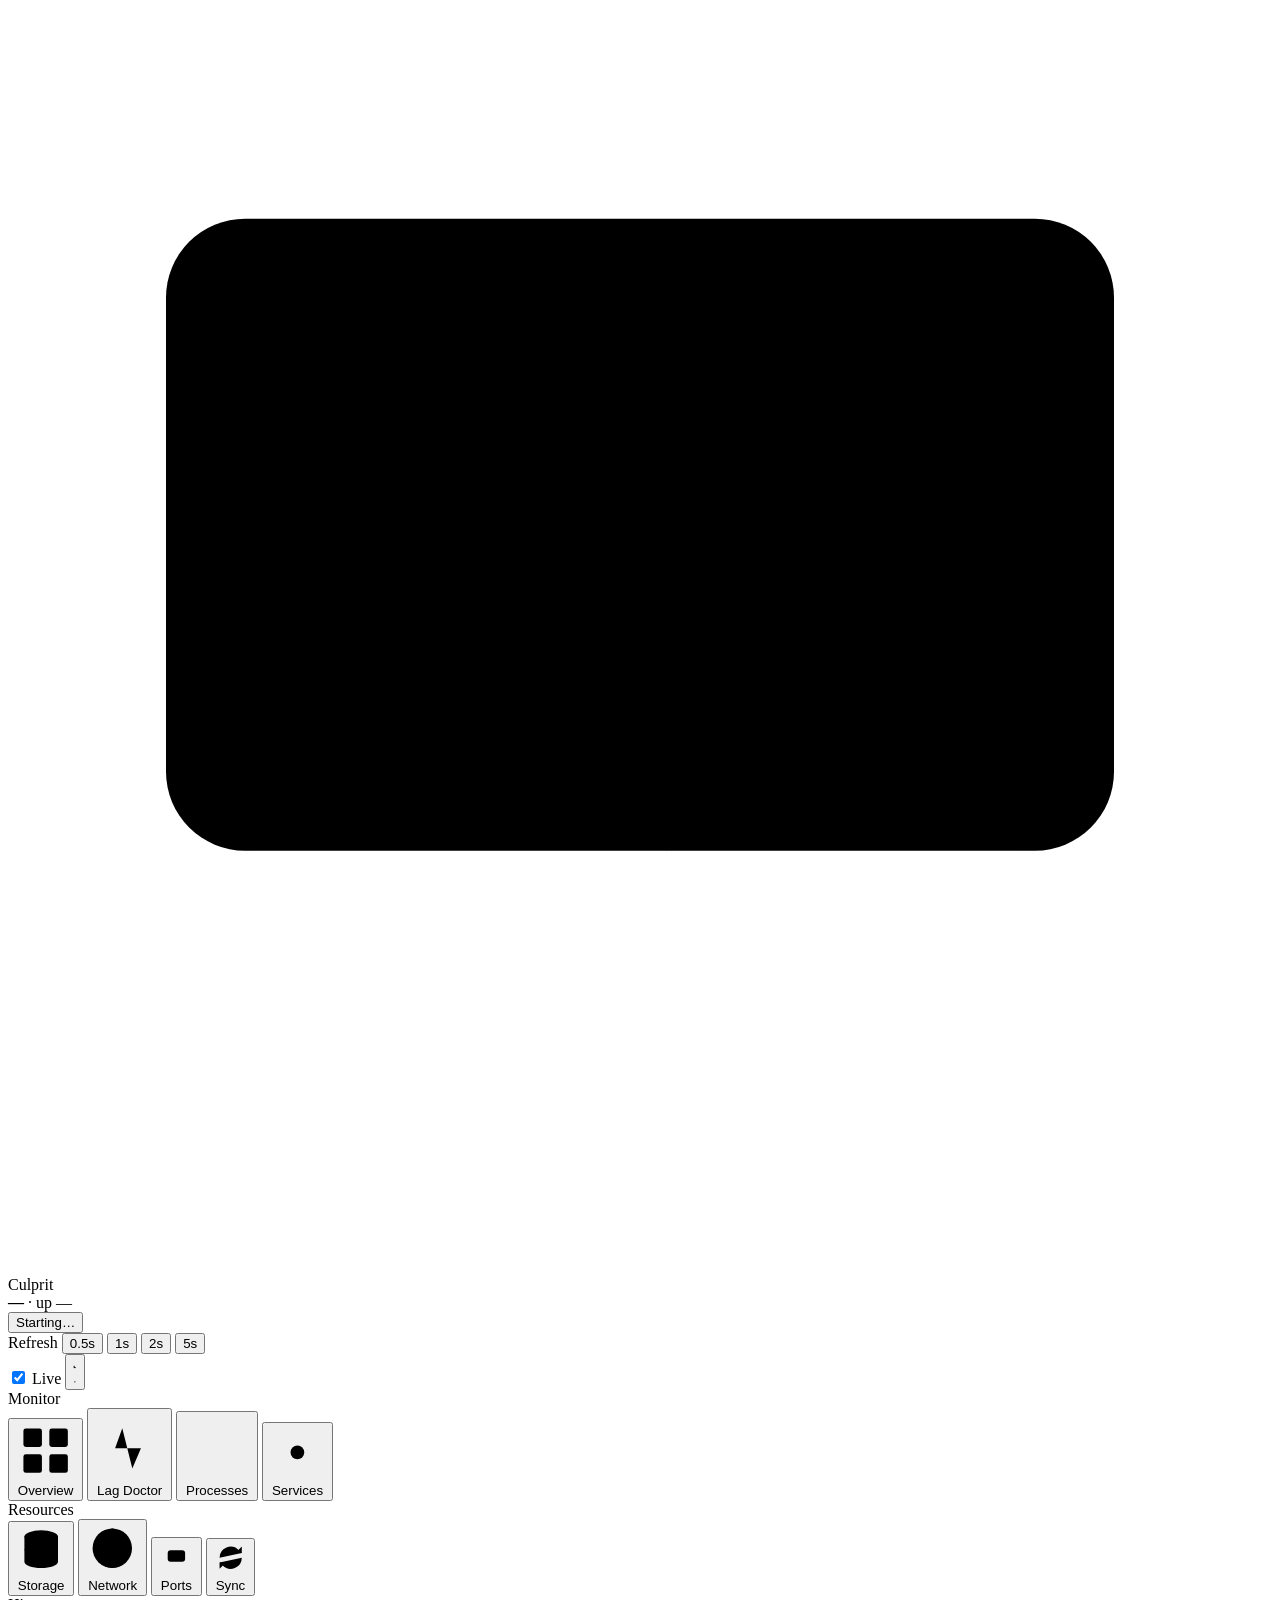
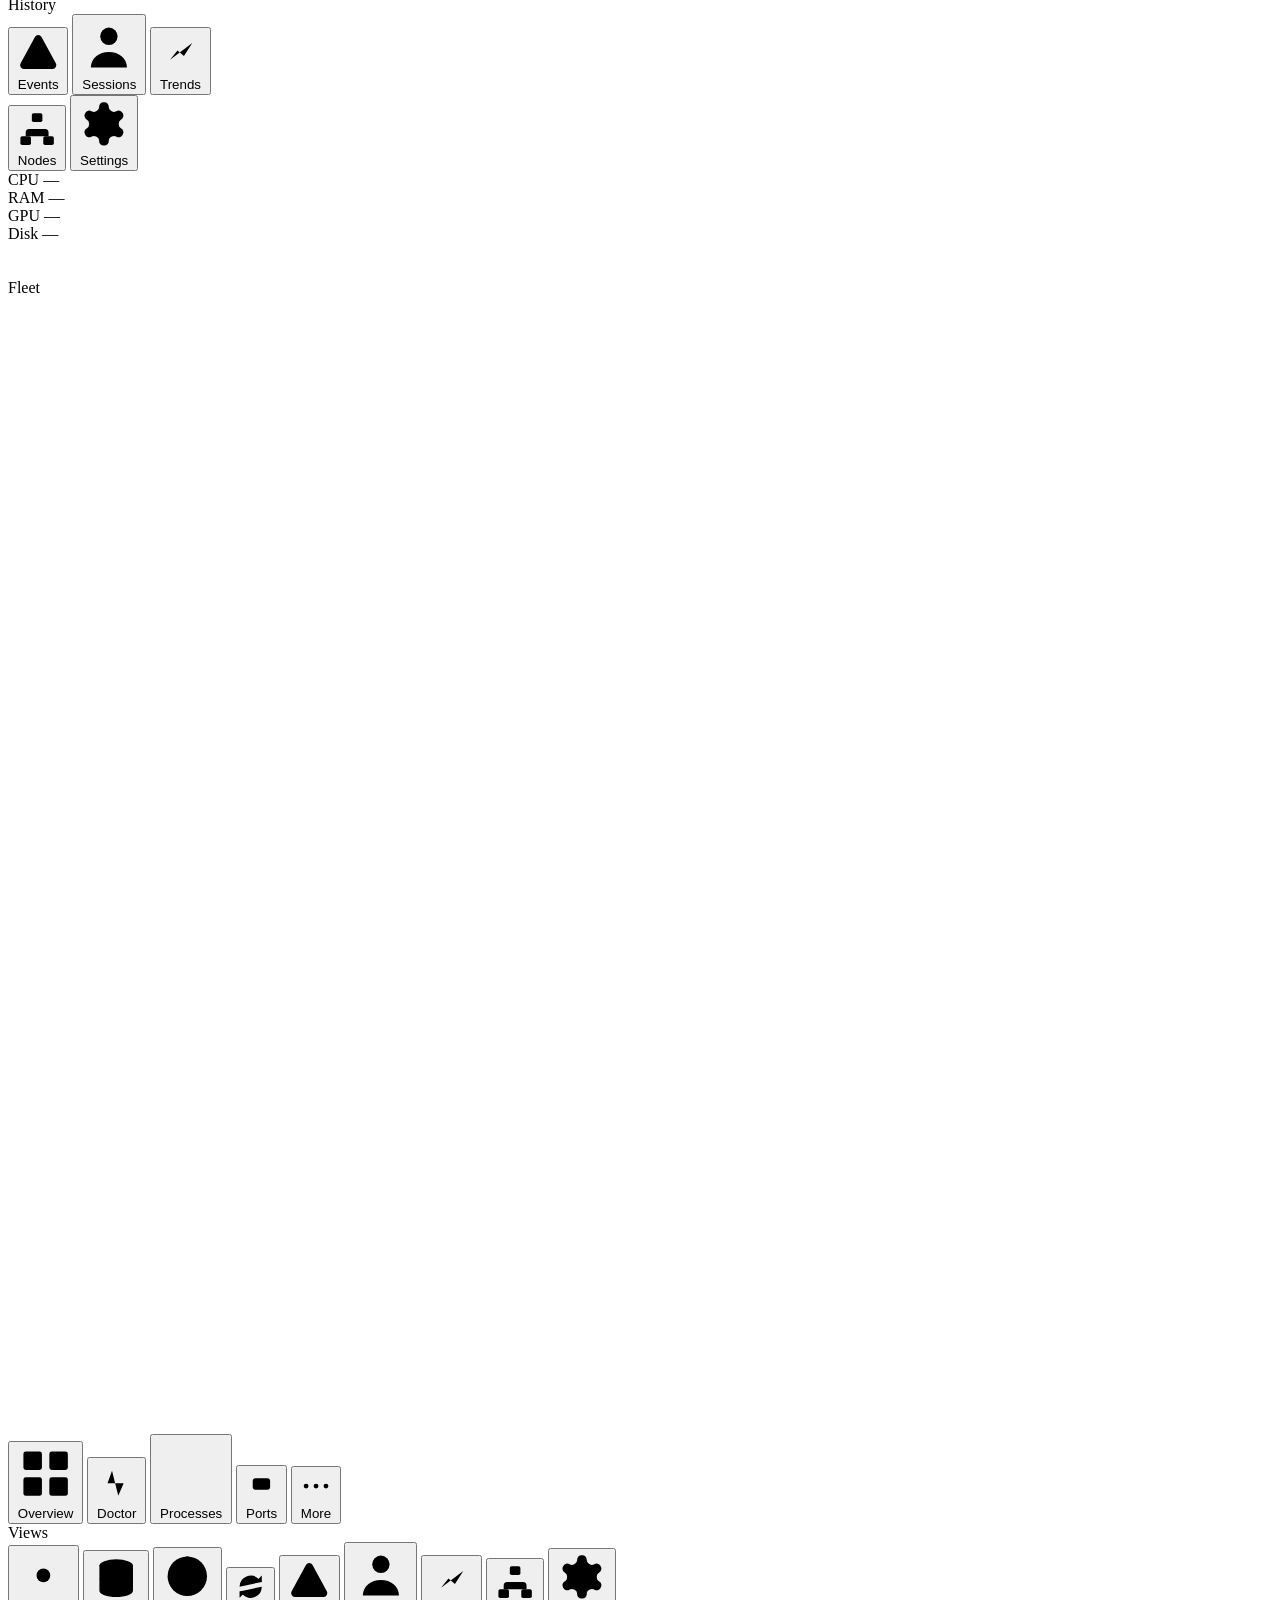
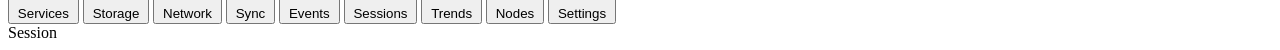
==== index.html @ 1b658478 "chore(demo): the branch becomes the site GitHub Pages serves Pages publishes this branch's root dire" ====
<!DOCTYPE html>
<html lang="en" data-theme="dark">
<head>
<meta charset="utf-8">
<meta name="viewport" content="width=device-width, initial-scale=1">
<meta name="color-scheme" content="dark light">
<title>Culprit — demo</title>
<link rel="icon" href="./favicon.svg" type="image/svg+xml">
<link rel="stylesheet" href="./assets/css/base.css">
<link rel="stylesheet" href="./assets/css/shell.css">
<link rel="stylesheet" href="./assets/css/ui.css">
<link rel="stylesheet" href="./assets/css/mobile.css">
<script>
  // Apply the saved theme before first paint so there is no flash.
  try {
    const t = localStorage.getItem("culprit-theme");
    if (t === "light" || t === "dark") document.documentElement.dataset.theme = t;
  } catch (e) { /* private mode */ }
</script>
</head>
<body>

<!-- ══ Top bar ═════════════════════════════════════════════════════════════ -->
<header class="topbar">
  <div class="topbar__brand">
    <svg class="topbar__mark" viewBox="0 0 24 24" aria-hidden="true">
      <rect x="3" y="4" width="18" height="12" rx="1.5"/>
      <path d="M3 13h4l2.5-5 3 8 2.5-5H21M8 20h8"/>
    </svg>
    <span class="topbar__name">Culprit</span>
  </div>

  <div class="topbar__node">
    <!-- Node picker: which machine every view describes. app.js fills it
         with the shared combobox rather than a native <select>: the native
         popup is drawn by the browser outside the page (Firefox has no way
         to style it at all), so it never matched the panel. -->
    <div class="nodepick" id="nodesel-wrap" hidden
         title="Which machine the dashboard shows. Agents report in on their own cadence.">
    </div>
    <span class="topbar__host" title="Hostname and time since boot">
      <b data-bind="hostname">—</b>
      <span class="faint">·</span>
      <span>up <span data-bind="uptime" class="num">—</span></span>
    </span>
    <span class="topbar__stale" data-bind="node-stale" hidden></span>
  </div>

  <!-- The one-glance verdict; opens the Lag Doctor. Stays in the bar on
       every screen size, unlike the session tools below. -->
  <div class="topbar__status">
    <button class="health" data-nav="doctor" title="Open Lag Doctor">
      <span class="health__dot" data-bind="health-dot"></span>
      <span data-bind="health-text">Starting…</span>
    </button>
  </div>

  <div class="topbar__tools">
    <!-- Segmented control, not a dropdown: four mutually exclusive options
         that benefit from being visible (uxgoodpatterns: visible options). -->
    <div class="seg" role="group" aria-label="Refresh interval"
         title="Sampling rate of the selected node, for this session only. Use Settings to save a host default.">
      <span class="seg__label">Refresh</span>
      <span class="seg__opts">
        <button class="seg__opt" data-interval="0.5">0.5s</button>
        <button class="seg__opt is-on" data-interval="1">1s</button>
        <button class="seg__opt" data-interval="2">2s</button>
        <button class="seg__opt" data-interval="5">5s</button>
      </span>
    </div>

    <!-- Toggle switch, not a checkbox: takes effect immediately, no submit. -->
    <label class="toggle" title="Pause pauses the display, not the sampler">
      <input type="checkbox" id="live-toggle" checked>
      <span class="toggle__track"><span class="toggle__knob"></span></span>
      <span>Live</span>
    </label>

    <span class="topbar__sep" aria-hidden="true"></span>

    <button class="iconbtn" id="theme-toggle" title="Switch theme"
            aria-label="Switch between dark and light theme">
      <svg class="iconbtn__dark" viewBox="0 0 24 24"><path d="M20 14.5A8.5 8.5 0 0 1 9.5 4a8.5 8.5 0 1 0 10.5 10.5z"/></svg>
      <svg class="iconbtn__light" viewBox="0 0 24 24"><circle cx="12" cy="12" r="4.2"/><path d="M12 2.5v2.2M12 19.3v2.2M2.5 12h2.2M19.3 12h2.2M5.3 5.3l1.6 1.6M17.1 17.1l1.6 1.6M18.7 5.3l-1.6 1.6M6.9 17.1l-1.6 1.6"/></svg>
    </button>

    <button class="iconbtn" id="logout" hidden title="Sign out" aria-label="Sign out">
      <svg viewBox="0 0 24 24"><path d="M9 21H5a2 2 0 0 1-2-2V5a2 2 0 0 1 2-2h4"/><path d="M16 17l5-5-5-5M21 12H9"/></svg>
    </button>
  </div>
</header>

<!-- ══ Banners (system notifications: connection lost/restored) ══════════ -->
<div class="banners" id="banners" role="status" aria-live="polite"></div>

<div class="frame">

  <!-- ══ Sidebar tabs ═════════════════════════════════════════════════════ -->
  <aside class="sidebar" id="sidebar">
    <nav class="nav" aria-label="Sections">
      <div class="nav__group">
        <div class="nav__label">Monitor</div>
        <button class="nav__item is-active" data-nav="overview">
          <svg viewBox="0 0 24 24"><rect x="3" y="3" width="7.5" height="7.5" rx="1"/><rect x="13.5" y="3" width="7.5" height="7.5" rx="1"/><rect x="3" y="13.5" width="7.5" height="7.5" rx="1"/><rect x="13.5" y="13.5" width="7.5" height="7.5" rx="1"/></svg>
          <span>Overview</span>
        </button>
        <button class="nav__item" data-nav="doctor">
          <svg viewBox="0 0 24 24"><path d="M3 13h4l2.5-7 3.5 14 3-7h5"/></svg>
          <span>Lag Doctor</span>
          <span class="nav__badge" data-bind="badge-doctor" hidden></span>
        </button>
        <button class="nav__item" data-nav="processes">
          <svg viewBox="0 0 24 24"><path d="M4 6h16M4 12h16M4 18h16"/></svg>
          <span>Processes</span>
          <span class="nav__count" data-bind="badge-processes"></span>
        </button>
        <button class="nav__item" data-nav="services">
          <svg viewBox="0 0 24 24"><circle cx="12" cy="12" r="3"/><path d="M12 2v3M12 19v3M2 12h3M19 12h3M4.9 4.9l2.1 2.1M17 17l2.1 2.1M19.1 4.9L17 7M7 17l-2.1 2.1"/></svg>
          <span>Services</span>
          <span class="nav__badge" data-bind="badge-services" hidden></span>
        </button>
      </div>

      <div class="nav__group">
        <div class="nav__label">Resources</div>
        <button class="nav__item" data-nav="storage">
          <svg viewBox="0 0 24 24"><ellipse cx="12" cy="6" rx="8" ry="3"/><path d="M4 6v12c0 1.7 3.6 3 8 3s8-1.3 8-3V6"/><path d="M4 12c0 1.7 3.6 3 8 3s8-1.3 8-3"/></svg>
          <span>Storage</span>
          <span class="nav__badge" data-bind="badge-storage" hidden></span>
        </button>
        <button class="nav__item" data-nav="network">
          <svg viewBox="0 0 24 24"><circle cx="12" cy="12" r="9"/><path d="M3 12h18M12 3a3.6 9 0 0 0 0 18M12 3a3.6 9 0 0 1 0 18"/></svg>
          <span>Network</span>
        </button>
        <button class="nav__item" data-nav="ports">
          <svg viewBox="0 0 24 24"><path d="M9 2v5M15 2v5"/><rect x="6" y="7" width="12" height="8" rx="2"/><path d="M12 15v7"/></svg>
          <span>Ports</span>
          <span class="nav__count" data-bind="badge-ports"></span>
        </button>
        <button class="nav__item" data-nav="sync">
          <svg viewBox="0 0 24 24"><path d="M20 12a8 8 0 0 1-13.7 5.6L4 15.4"/><path d="M4 12a8 8 0 0 1 13.7-5.6L20 8.6"/><path d="M20 4v4.6h-4.6M4 20v-4.6h4.6"/></svg>
          <span>Sync</span>
          <span class="nav__badge" data-bind="badge-sync" hidden></span>
        </button>
      </div>

      <div class="nav__group">
        <div class="nav__label">History</div>
        <button class="nav__item" data-nav="events">
          <svg viewBox="0 0 24 24"><path d="M12 8v5M12 16.5v.5"/><path d="M10.3 3.6L2.5 18a2 2 0 0 0 1.7 3h15.6a2 2 0 0 0 1.7-3L13.7 3.6a2 2 0 0 0-3.4 0z"/></svg>
          <span>Events</span>
          <span class="nav__badge" data-bind="badge-events" hidden></span>
        </button>
        <button class="nav__item" data-nav="sessions">
          <svg viewBox="0 0 24 24"><circle cx="12" cy="8" r="3.6"/><path d="M4.5 21c0-4 3.4-6.5 7.5-6.5s7.5 2.5 7.5 6.5"/></svg>
          <span>Sessions</span>
        </button>
        <button class="nav__item" data-nav="trends">
          <svg viewBox="0 0 24 24"><path d="M3 20V4M3 20h18"/><path d="M6.5 16l4-5 3.5 3 4.5-7"/></svg>
          <span>Trends</span>
        </button>
      </div>

      <div class="nav__group nav__group--end">
        <button class="nav__item" data-nav="nodes">
          <svg viewBox="0 0 24 24"><rect x="9" y="3" width="6" height="5" rx="1"/><rect x="2.5" y="16" width="6" height="5" rx="1"/><rect x="15.5" y="16" width="6" height="5" rx="1"/><path d="M12 8v4M5.5 16v-2a2 2 0 0 1 2-2h9a2 2 0 0 1 2 2v2"/></svg>
          <span>Nodes</span>
          <span class="nav__badge" data-bind="badge-nodes" hidden></span>
        </button>
        <button class="nav__item" data-nav="settings">
          <svg viewBox="0 0 24 24"><path d="M12.22 2h-.44a2 2 0 0 0-2 2v.18a2 2 0 0 1-1 1.73l-.43.25a2 2 0 0 1-2 0l-.15-.08a2 2 0 0 0-2.73.73l-.22.38a2 2 0 0 0 .73 2.73l.15.1a2 2 0 0 1 1 1.72v.51a2 2 0 0 1-1 1.74l-.15.09a2 2 0 0 0-.73 2.73l.22.38a2 2 0 0 0 2.73.73l.15-.08a2 2 0 0 1 2 0l.43.25a2 2 0 0 1 1 1.73V20a2 2 0 0 0 2 2h.44a2 2 0 0 0 2-2v-.18a2 2 0 0 1 1-1.73l.43-.25a2 2 0 0 1 2 0l.15.08a2 2 0 0 0 2.73-.73l.22-.39a2 2 0 0 0-.73-2.73l-.15-.08a2 2 0 0 1-1-1.74v-.5a2 2 0 0 1 1-1.74l.15-.09a2 2 0 0 0 .73-2.73l-.22-.38a2 2 0 0 0-2.73-.73l-.15.08a2 2 0 0 1-2 0l-.43-.25a2 2 0 0 1-1-1.73V4a2 2 0 0 0-2-2z"/><circle cx="12" cy="12" r="3"/></svg>
          <span>Settings</span>
        </button>
      </div>
    </nav>

    <!-- Compact always-visible vitals, so switching views never loses sight
         of the machine's state. -->
    <div class="sidebar__vitals" id="sidebar-vitals">
      <div class="vital" data-key="cpu">
        <span class="vital__name">CPU</span>
        <span class="vital__bar"><i data-bind="mini-cpu-bar"></i></span>
        <span class="vital__val" data-bind="mini-cpu">—</span>
      </div>
      <div class="vital" data-key="mem">
        <span class="vital__name">RAM</span>
        <span class="vital__bar"><i data-bind="mini-mem-bar"></i></span>
        <span class="vital__val" data-bind="mini-mem">—</span>
      </div>
      <div class="vital" data-key="gpu">
        <span class="vital__name">GPU</span>
        <span class="vital__bar"><i data-bind="mini-gpu-bar"></i></span>
        <span class="vital__val" data-bind="mini-gpu">—</span>
      </div>
      <div class="vital" data-key="disk">
        <span class="vital__name">Disk</span>
        <span class="vital__bar"><i data-bind="mini-disk-bar"></i></span>
        <span class="vital__val" data-bind="mini-disk">—</span>
      </div>
      <div class="sidebar__cost" data-bind="overhead" title="What this tool costs to run"></div>
    </div>
  </aside>

  <!-- ══ Main ═════════════════════════════════════════════════════════════ -->
  <main class="main" id="main">
    <!-- Boot skeleton: the shape of the Overview, painted before the script
         loads so the first frame is never an empty pane. app.js clears it the
         moment the first view mounts; from then on each view carries its own
         skeletons until its data lands. -->
    <div class="views" id="views">
      <div class="view" id="boot-skeleton" aria-hidden="true">
        <div class="view__head">
          <div class="view__titles">
            <div class="sk" style="width:120px;height:17px"></div>
            <div class="sk" style="width:56%;height:10px;margin-top:9px"></div>
          </div>
        </div>
        <div class="stack">
          <div class="sec">
            <div class="sec__head"><div class="sec__title">Fleet</div></div>
            <div class="fleet"><div class="node"><div class="node__head"><div class="sk" style="height:14px;width:44%"></div><div class="sk" style="height:18px;width:54px;border-radius:3px"></div></div><div class="node__row"><div class="sk" style="height:14px;width:26px"></div><div class="sk" style="height:2px"></div><div class="sk" style="height:14px;width:34px;margin-left:auto"></div></div><div class="node__row"><div class="sk" style="height:14px;width:26px"></div><div class="sk" style="height:2px"></div><div class="sk" style="height:14px;width:34px;margin-left:auto"></div></div><div class="node__row"><div class="sk" style="height:14px;width:26px"></div><div class="sk" style="height:2px"></div><div class="sk" style="height:14px;width:34px;margin-left:auto"></div></div><div class="sk" style="height:11px;width:72%;margin-top:8px"></div></div><div class="node"><div class="node__head"><div class="sk" style="height:14px;width:44%"></div><div class="sk" style="height:18px;width:54px;border-radius:3px"></div></div><div class="node__row"><div class="sk" style="height:14px;width:26px"></div><div class="sk" style="height:2px"></div><div class="sk" style="height:14px;width:34px;margin-left:auto"></div></div><div class="node__row"><div class="sk" style="height:14px;width:26px"></div><div class="sk" style="height:2px"></div><div class="sk" style="height:14px;width:34px;margin-left:auto"></div></div><div class="node__row"><div class="sk" style="height:14px;width:26px"></div><div class="sk" style="height:2px"></div><div class="sk" style="height:14px;width:34px;margin-left:auto"></div></div><div class="sk" style="height:11px;width:72%;margin-top:8px"></div></div><div class="node"><div class="node__head"><div class="sk" style="height:14px;width:44%"></div><div class="sk" style="height:18px;width:54px;border-radius:3px"></div></div><div class="node__row"><div class="sk" style="height:14px;width:26px"></div><div class="sk" style="height:2px"></div><div class="sk" style="height:14px;width:34px;margin-left:auto"></div></div><div class="node__row"><div class="sk" style="height:14px;width:26px"></div><div class="sk" style="height:2px"></div><div class="sk" style="height:14px;width:34px;margin-left:auto"></div></div><div class="node__row"><div class="sk" style="height:14px;width:26px"></div><div class="sk" style="height:2px"></div><div class="sk" style="height:14px;width:34px;margin-left:auto"></div></div><div class="sk" style="height:11px;width:72%;margin-top:8px"></div></div></div>
          </div>
          <div class="status">
            <div class="status__text"><div class="sk" style="width:140px;height:16px"></div><div class="sk" style="width:60%;height:10px;margin-top:8px"></div></div>
            <div class="status__gauges"><div class="gauge"><div class="sk" style="width:42px;height:42px;border-radius:50%;margin:0 auto"></div></div><div class="gauge"><div class="sk" style="width:42px;height:42px;border-radius:50%;margin:0 auto"></div></div><div class="gauge"><div class="sk" style="width:42px;height:42px;border-radius:50%;margin:0 auto"></div></div><div class="gauge"><div class="sk" style="width:42px;height:42px;border-radius:50%;margin:0 auto"></div></div></div>
          </div>
          <div class="cells cells--metrics"><div style="padding:12px 14px"><div class="sk" style="height:10px;width:34%"></div><div class="sk" style="height:22px;width:80px;margin:8px 0 10px"></div><div class="sk" style="height:54px"></div></div><div style="padding:12px 14px"><div class="sk" style="height:10px;width:34%"></div><div class="sk" style="height:22px;width:80px;margin:8px 0 10px"></div><div class="sk" style="height:54px"></div></div><div style="padding:12px 14px"><div class="sk" style="height:10px;width:34%"></div><div class="sk" style="height:22px;width:80px;margin:8px 0 10px"></div><div class="sk" style="height:54px"></div></div><div style="padding:12px 14px"><div class="sk" style="height:10px;width:34%"></div><div class="sk" style="height:22px;width:80px;margin:8px 0 10px"></div><div class="sk" style="height:54px"></div></div></div>
        </div>
      </div>
    </div>
  </main>
</div>

<!-- ══ Dialog host ═══════════════════════════════════════════════════════ -->
<div class="dialog-backdrop" id="modal-backdrop" hidden>
  <div class="dialog" id="modal" role="dialog" aria-modal="true" aria-labelledby="modal-title">
    <header class="dialog__head">
      <h2 class="dialog__title" id="modal-title"></h2>
      <button class="iconbtn dialog__close" id="modal-close" aria-label="Close" title="Close (Esc)">
        <svg viewBox="0 0 24 24"><path d="M6 6l12 12M18 6L6 18"/></svg>
      </button>
    </header>
    <div class="dialog__body" id="modal-body"></div>
    <footer class="dialog__foot" id="modal-foot" hidden></footer>
  </div>
</div>

<!-- Floating scroll-to-top, shown past 400px on long views. -->
<button class="totop" id="scrolltop" hidden aria-label="Scroll to top" title="Back to top">
  <svg viewBox="0 0 24 24"><path d="M12 19V5M5.5 11.5L12 5l6.5 6.5"/></svg>
</button>

<!-- ══ Mobile bottom navigation ══════════════════════════════════════════ -->
<nav class="botnav" aria-label="Primary">
  <button class="botnav__item" data-nav="overview">
    <svg viewBox="0 0 24 24"><rect x="3" y="3" width="7.5" height="7.5" rx="1"/><rect x="13.5" y="3" width="7.5" height="7.5" rx="1"/><rect x="3" y="13.5" width="7.5" height="7.5" rx="1"/><rect x="13.5" y="13.5" width="7.5" height="7.5" rx="1"/></svg>
    <span>Overview</span>
  </button>
  <button class="botnav__item" data-nav="doctor">
    <svg viewBox="0 0 24 24"><path d="M3 13h4l2.5-7 3.5 14 3-7h5"/></svg>
    <span>Doctor</span>
    <span class="botnav__dot" data-bind="botnav-doctor-dot"></span>
  </button>
  <button class="botnav__item" data-nav="processes">
    <svg viewBox="0 0 24 24"><path d="M4 6h16M4 12h16M4 18h16"/></svg>
    <span>Processes</span>
  </button>
  <button class="botnav__item" data-nav="ports">
    <svg viewBox="0 0 24 24"><path d="M9 2v5M15 2v5"/><rect x="6" y="7" width="12" height="8" rx="2"/><path d="M12 15v7"/></svg>
    <span>Ports</span>
  </button>
  <button class="botnav__item" id="botnav-more" type="button" aria-haspopup="dialog" aria-controls="msheet">
    <svg viewBox="0 0 24 24" fill="currentColor" stroke="none"><circle cx="5" cy="12" r="1.7"/><circle cx="12" cy="12" r="1.7"/><circle cx="19" cy="12" r="1.7"/></svg>
    <span>More</span>
    <span class="botnav__dot" data-bind="botnav-more-dot"></span>
  </button>
</nav>

<!-- ══ Mobile "More" sheet ═══════════════════════════════════════════════ -->
<div class="sheet" id="msheet" role="dialog" aria-modal="true" aria-label="More">
  <div class="sheet__backdrop" data-msheet-close></div>
  <div class="sheet__panel">
    <div class="sheet__grab" aria-hidden="true"></div>
    <div class="sheet__label">Views</div>
    <div class="sheet__views">
      <button class="sheet__view" data-nav="services">
        <svg viewBox="0 0 24 24"><circle cx="12" cy="12" r="3"/><path d="M12 2v3M12 19v3M2 12h3M19 12h3M4.9 4.9l2.1 2.1M17 17l2.1 2.1M19.1 4.9L17 7M7 17l-2.1 2.1"/></svg>
        <span>Services</span>
        <span class="nav__badge" data-bind="badge-services-m" hidden></span>
      </button>
      <button class="sheet__view" data-nav="storage">
        <svg viewBox="0 0 24 24"><ellipse cx="12" cy="6" rx="8" ry="3"/><path d="M4 6v12c0 1.7 3.6 3 8 3s8-1.3 8-3V6"/><path d="M4 12c0 1.7 3.6 3 8 3s8-1.3 8-3"/></svg>
        <span>Storage</span>
      </button>
      <button class="sheet__view" data-nav="network">
        <svg viewBox="0 0 24 24"><circle cx="12" cy="12" r="9"/><path d="M3 12h18M12 3a3.6 9 0 0 0 0 18M12 3a3.6 9 0 0 1 0 18"/></svg>
        <span>Network</span>
      </button>
      <button class="sheet__view" data-nav="sync">
        <svg viewBox="0 0 24 24"><path d="M20 12a8 8 0 0 1-13.7 5.6L4 15.4"/><path d="M4 12a8 8 0 0 1 13.7-5.6L20 8.6"/><path d="M20 4v4.6h-4.6M4 20v-4.6h4.6"/></svg>
        <span>Sync</span>
      </button>
      <button class="sheet__view" data-nav="events">
        <svg viewBox="0 0 24 24"><path d="M12 8v5M12 16.5v.5"/><path d="M10.3 3.6L2.5 18a2 2 0 0 0 1.7 3h15.6a2 2 0 0 0 1.7-3L13.7 3.6a2 2 0 0 0-3.4 0z"/></svg>
        <span>Events</span>
        <span class="nav__badge" data-bind="badge-events-m" hidden></span>
      </button>
      <button class="sheet__view" data-nav="sessions">
        <svg viewBox="0 0 24 24"><circle cx="12" cy="8" r="3.6"/><path d="M4.5 21c0-4 3.4-6.5 7.5-6.5s7.5 2.5 7.5 6.5"/></svg>
        <span>Sessions</span>
      </button>
      <button class="sheet__view" data-nav="trends">
        <svg viewBox="0 0 24 24"><path d="M3 20V4M3 20h18"/><path d="M6.5 16l4-5 3.5 3 4.5-7"/></svg>
        <span>Trends</span>
      </button>
      <button class="sheet__view" data-nav="nodes">
        <svg viewBox="0 0 24 24"><rect x="9" y="3" width="6" height="5" rx="1"/><rect x="2.5" y="16" width="6" height="5" rx="1"/><rect x="15.5" y="16" width="6" height="5" rx="1"/><path d="M12 8v4M5.5 16v-2a2 2 0 0 1 2-2h9a2 2 0 0 1 2 2v2"/></svg>
        <span>Nodes</span>
        <span class="nav__badge" data-bind="badge-nodes-m" hidden></span>
      </button>
      <button class="sheet__view" data-nav="settings">
        <svg viewBox="0 0 24 24"><path d="M12.22 2h-.44a2 2 0 0 0-2 2v.18a2 2 0 0 1-1 1.73l-.43.25a2 2 0 0 1-2 0l-.15-.08a2 2 0 0 0-2.73.73l-.22.38a2 2 0 0 0 .73 2.73l.15.1a2 2 0 0 1 1 1.72v.51a2 2 0 0 1-1 1.74l-.15.09a2 2 0 0 0-.73 2.73l.22.38a2 2 0 0 0 2.73.73l.15-.08a2 2 0 0 1 2 0l.43.25a2 2 0 0 1 1 1.73V20a2 2 0 0 0 2 2h.44a2 2 0 0 0 2-2v-.18a2 2 0 0 1 1-1.73l.43-.25a2 2 0 0 1 2 0l.15.08a2 2 0 0 0 2.73-.73l.22-.39a2 2 0 0 0-.73-2.73l-.15-.08a2 2 0 0 1-1-1.74v-.5a2 2 0 0 1 1-1.74l.15-.09a2 2 0 0 0 .73-2.73l-.22-.38a2 2 0 0 0-2.73-.73l-.15.08a2 2 0 0 1-2 0l-.43-.25a2 2 0 0 1-1-1.73V4a2 2 0 0 0-2-2z"/><circle cx="12" cy="12" r="3"/></svg>
        <span>Settings</span>
      </button>
    </div>
    <div class="sheet__label">Session</div>
    <div class="sheet__controls" id="msheet-controls"><!-- controls relocated here by mobile.js --></div>
  </div>
</div>

<script type="module" src="./assets/js/demo/boot.js"></script>
<script type="module" src="./assets/js/app.js"></script>
</body>
</html>
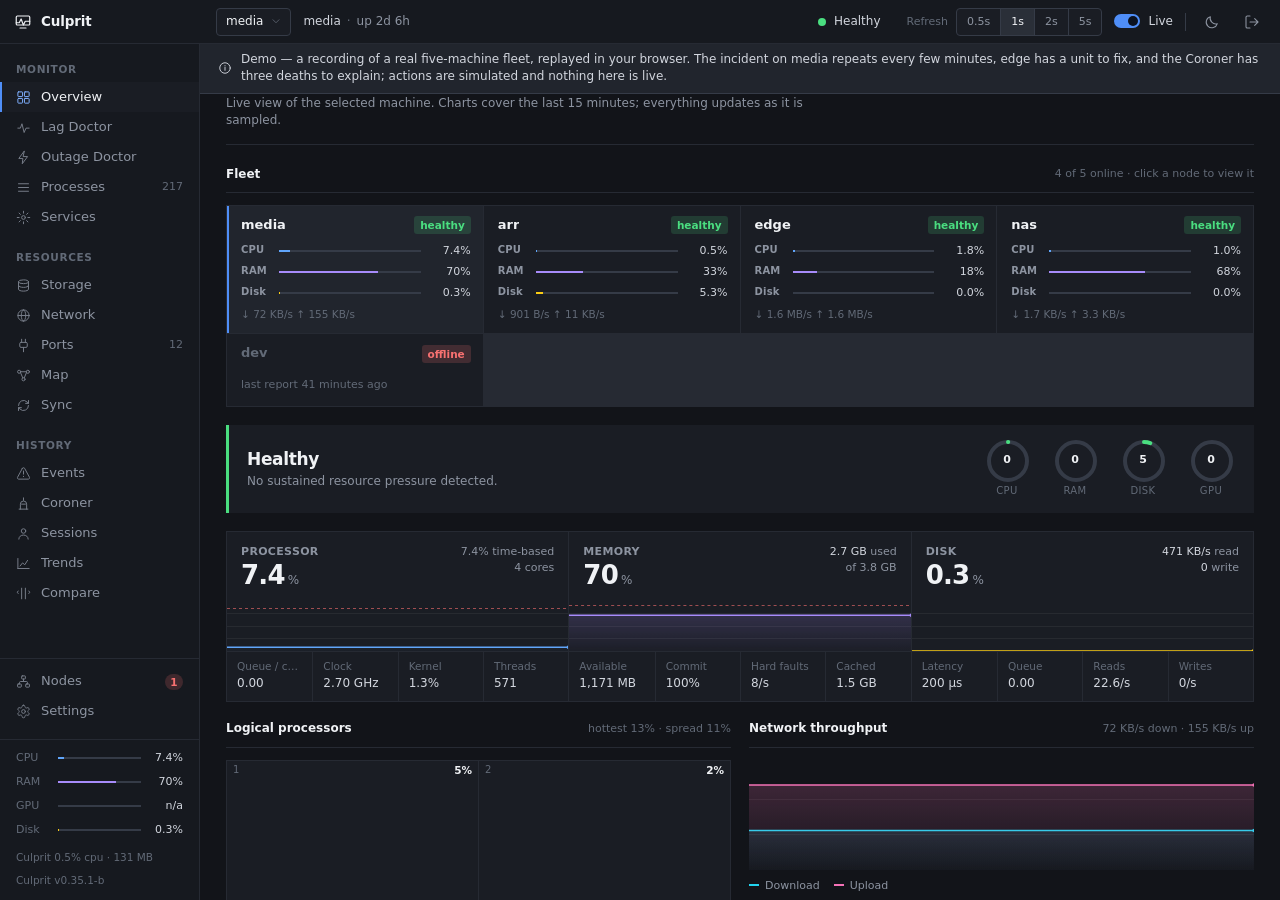
==== commit 0383a535: "chore(demo): refresh the copied frontend from dev python3 tools/build_demo.py --ref dev, at c4372aa:" ====
--- a/index.html
+++ b/index.html
@@ -109,6 +109,11 @@
           <span>Lag Doctor</span>
           <span class="nav__badge" data-bind="badge-doctor" hidden></span>
         </button>
+        <button class="nav__item" data-nav="outage">
+          <svg viewBox="0 0 24 24"><path d="M13 2L4.5 13.5H11L10 22l8.5-11.5H12z"/></svg>
+          <span>Outage Doctor</span>
+          <span class="nav__badge" data-bind="badge-outage" hidden></span>
+        </button>
         <button class="nav__item" data-nav="processes">
           <svg viewBox="0 0 24 24"><path d="M4 6h16M4 12h16M4 18h16"/></svg>
           <span>Processes</span>
@@ -137,6 +142,11 @@
           <span>Ports</span>
           <span class="nav__count" data-bind="badge-ports"></span>
         </button>
+        <button class="nav__item" data-nav="map">
+          <svg viewBox="0 0 24 24"><circle cx="5" cy="6" r="2.5"/><circle cx="19" cy="6" r="2.5"/><circle cx="12" cy="18" r="2.5"/><path d="M7.2 7.3l3.6 8.4M16.8 7.3l-3.6 8.4M7.5 6h9"/></svg>
+          <span>Map</span>
+          <span class="nav__badge" data-bind="badge-map" hidden></span>
+        </button>
         <button class="nav__item" data-nav="sync">
           <svg viewBox="0 0 24 24"><path d="M20 12a8 8 0 0 1-13.7 5.6L4 15.4"/><path d="M4 12a8 8 0 0 1 13.7-5.6L20 8.6"/><path d="M20 4v4.6h-4.6M4 20v-4.6h4.6"/></svg>
           <span>Sync</span>
@@ -151,6 +161,11 @@
           <span>Events</span>
           <span class="nav__badge" data-bind="badge-events" hidden></span>
         </button>
+        <button class="nav__item" data-nav="coroner">
+          <svg viewBox="0 0 24 24"><path d="M12 3v4M5 21h14M7 21v-8a5 5 0 0 1 10 0v8"/><path d="M9 13h6"/></svg>
+          <span>Coroner</span>
+          <span class="nav__badge" data-bind="badge-coroner" hidden></span>
+        </button>
         <button class="nav__item" data-nav="sessions">
           <svg viewBox="0 0 24 24"><circle cx="12" cy="8" r="3.6"/><path d="M4.5 21c0-4 3.4-6.5 7.5-6.5s7.5 2.5 7.5 6.5"/></svg>
           <span>Sessions</span>
@@ -158,6 +173,10 @@
         <button class="nav__item" data-nav="trends">
           <svg viewBox="0 0 24 24"><path d="M3 20V4M3 20h18"/><path d="M6.5 16l4-5 3.5 3 4.5-7"/></svg>
           <span>Trends</span>
+        </button>
+        <button class="nav__item" data-nav="compare">
+          <svg viewBox="0 0 24 24"><path d="M9 3.5v17M15 3.5v17"/><path d="M3.5 8l-1.5 2 1.5 2M20.5 8l1.5 2-1.5 2"/></svg>
+          <span>Compare</span>
         </button>
       </div>
 
@@ -198,6 +217,7 @@
         <span class="vital__val" data-bind="mini-disk">—</span>
       </div>
       <div class="sidebar__cost" data-bind="overhead" title="What this tool costs to run"></div>
+      <div class="sidebar__version" data-bind="version" title="Version of this Culprit host (version.json)"></div>
     </div>
   </aside>
 
@@ -283,6 +303,11 @@
     <div class="sheet__grab" aria-hidden="true"></div>
     <div class="sheet__label">Views</div>
     <div class="sheet__views">
+      <button class="sheet__view" data-nav="outage">
+        <svg viewBox="0 0 24 24"><path d="M13 2L4.5 13.5H11L10 22l8.5-11.5H12z"/></svg>
+        <span>Outage Doctor</span>
+        <span class="nav__badge" data-bind="badge-outage-m" hidden></span>
+      </button>
       <button class="sheet__view" data-nav="services">
         <svg viewBox="0 0 24 24"><circle cx="12" cy="12" r="3"/><path d="M12 2v3M12 19v3M2 12h3M19 12h3M4.9 4.9l2.1 2.1M17 17l2.1 2.1M19.1 4.9L17 7M7 17l-2.1 2.1"/></svg>
         <span>Services</span>
@@ -296,6 +321,10 @@
         <svg viewBox="0 0 24 24"><circle cx="12" cy="12" r="9"/><path d="M3 12h18M12 3a3.6 9 0 0 0 0 18M12 3a3.6 9 0 0 1 0 18"/></svg>
         <span>Network</span>
       </button>
+      <button class="sheet__view" data-nav="map">
+        <svg viewBox="0 0 24 24"><circle cx="5" cy="6" r="2.5"/><circle cx="19" cy="6" r="2.5"/><circle cx="12" cy="18" r="2.5"/><path d="M7.2 7.3l3.6 8.4M16.8 7.3l-3.6 8.4M7.5 6h9"/></svg>
+        <span>Map</span>
+      </button>
       <button class="sheet__view" data-nav="sync">
         <svg viewBox="0 0 24 24"><path d="M20 12a8 8 0 0 1-13.7 5.6L4 15.4"/><path d="M4 12a8 8 0 0 1 13.7-5.6L20 8.6"/><path d="M20 4v4.6h-4.6M4 20v-4.6h4.6"/></svg>
         <span>Sync</span>
@@ -305,6 +334,10 @@
         <span>Events</span>
         <span class="nav__badge" data-bind="badge-events-m" hidden></span>
       </button>
+      <button class="sheet__view" data-nav="coroner">
+        <svg viewBox="0 0 24 24"><path d="M12 3v4M5 21h14M7 21v-8a5 5 0 0 1 10 0v8"/><path d="M9 13h6"/></svg>
+        <span>Coroner</span>
+      </button>
       <button class="sheet__view" data-nav="sessions">
         <svg viewBox="0 0 24 24"><circle cx="12" cy="8" r="3.6"/><path d="M4.5 21c0-4 3.4-6.5 7.5-6.5s7.5 2.5 7.5 6.5"/></svg>
         <span>Sessions</span>
@@ -312,6 +345,10 @@
       <button class="sheet__view" data-nav="trends">
         <svg viewBox="0 0 24 24"><path d="M3 20V4M3 20h18"/><path d="M6.5 16l4-5 3.5 3 4.5-7"/></svg>
         <span>Trends</span>
+      </button>
+      <button class="sheet__view" data-nav="compare">
+        <svg viewBox="0 0 24 24"><path d="M9 3.5v17M15 3.5v17"/><path d="M3.5 8l-1.5 2 1.5 2M20.5 8l1.5 2-1.5 2"/></svg>
+        <span>Compare</span>
       </button>
       <button class="sheet__view" data-nav="nodes">
         <svg viewBox="0 0 24 24"><rect x="9" y="3" width="6" height="5" rx="1"/><rect x="2.5" y="16" width="6" height="5" rx="1"/><rect x="15.5" y="16" width="6" height="5" rx="1"/><path d="M12 8v4M5.5 16v-2a2 2 0 0 1 2-2h9a2 2 0 0 1 2 2v2"/></svg>
--- a/assets/css/base.css
+++ b/assets/css/base.css
@@ -0,0 +1,234 @@
+/* ══════════════════════════════════════════════════════════════════════════
+   Culprit — base: design tokens, reset, typography
+
+   The look is an instrument panel, not a card wall: flat surfaces separated by
+   hairline rules and one accent. The chrome is quiet (greys with a faint cool
+   cast, no boxes inside boxes) so that the colour that IS there — status,
+   metric hues, the accent — can be vivid and still read as signal rather than
+   decoration. Dark is the default.
+
+   Every colour, size and duration is a token; nothing downstream hard-codes a
+   value, which is also what lets the canvas charts follow the theme toggle.
+   ══════════════════════════════════════════════════════════════════════════ */
+
+:root,
+:root[data-theme="dark"] {
+  /* Surfaces: ground → chrome → surface → raised → pressed. Steps are small
+     on purpose; hierarchy comes from rules and type, not from stacking boxes.
+     The greys carry a faint cool cast so the panel reads as a colour, not as
+     a print-out. */
+  --bg:       #121419;
+  --bg-1:     #16191f;
+  --bg-2:     #1a1d24;
+  --bg-3:     #21252d;
+  --bg-4:     #2a2f38;
+
+  --line:     #262a33;
+  --line-2:   #353b47;
+
+  --fg:       #d2d6de;
+  --fg-1:     #f0f2f5;
+  --fg-2:     #8d94a1;
+  --fg-3:     #626a77;
+
+  /* One accent, a clear blue. It marks the active nav item, the focus ring
+     and primary buttons — and nothing else. */
+  --accent:    #4f8ef7;
+  --accent-1:  #7eaefc;
+  --accent-bg: rgba( 79, 142, 247, 0.16);
+  --on-accent: #0b1220;
+
+  /* Status, ordered by severity. Each has a soft tint for backgrounds.
+     Vivid on purpose: a status colour has to be recognisable from across the
+     room, and on a dark ground a saturated mid-light hue does that without
+     glare. */
+  --ok:        #4ade80;  --ok-bg:   rgba( 74, 222, 128, 0.16);
+  --info:      #60a5fa;  --info-bg: rgba( 96, 165, 250, 0.16);
+  --warn:      #fbbf24;  --warn-bg: rgba(251, 191,  36, 0.16);
+  --high:      #fb923c;  --high-bg: rgba(251, 146,  60, 0.16);
+  --crit:      #f87171;  --crit-bg: rgba(248, 113, 113, 0.18);
+
+  /* Metric hues for charts and meters — distinct at small sizes, spaced
+     around the wheel so two series on one chart never share a family. */
+  --m-cpu:   #60a5fa;
+  --m-mem:   #a78bfa;
+  --m-gpu:   #2dd4bf;
+  --m-disk:  #facc15;
+  --m-down:  #22d3ee;
+  --m-up:    #f472b6;
+  --m-queue: #fb923c;
+
+  --grid-line:         rgba(255, 255, 255, 0.06);
+  --chart-fill-top:    0.24;
+  --chart-fill-bottom: 0.02;
+
+  --shadow:  0 10px 34px rgba(0, 0, 0, 0.5);
+  --scrim:   rgba(0, 0, 0, 0.55);
+
+  color-scheme: dark;
+}
+
+:root[data-theme="light"] {
+  --bg:       #f3f4f7;
+  --bg-1:     #e9ebf0;
+  --bg-2:     #fbfbfd;
+  --bg-3:     #f1f2f6;
+  --bg-4:     #e4e6ec;
+
+  --line:     #d8dbe3;
+  --line-2:   #c3c7d2;
+
+  --fg:       #262a33;
+  --fg-1:     #10131a;
+  --fg-2:     #5e6572;
+  --fg-3:     #8a919e;
+
+  --accent:    #1f6feb;
+  --accent-1:  #1a5fcc;
+  --accent-bg: rgba( 31, 111, 235, 0.12);
+  --on-accent: #ffffff;
+
+  /* Light needs darker, fully saturated hues: they are used as text on a
+     near-white ground, so every one stays at or above 4.5:1 on --bg-2. */
+  --ok:        #15843f;  --ok-bg:   rgba( 21, 132,  63, 0.12);
+  --info:      #1f6feb;  --info-bg: rgba( 31, 111, 235, 0.12);
+  --warn:      #a16207;  --warn-bg: rgba(161,  98,   7, 0.13);
+  --high:      #c2410c;  --high-bg: rgba(194,  65,  12, 0.12);
+  --crit:      #dc2626;  --crit-bg: rgba(220,  38,  38, 0.12);
+
+  --m-cpu:   #2563eb;
+  --m-mem:   #7c3aed;
+  --m-gpu:   #0d9488;
+  --m-disk:  #ca8a04;
+  --m-down:  #0891b2;
+  --m-up:    #db2777;
+  --m-queue: #ea580c;
+
+  --grid-line:         rgba(0, 0, 0, 0.07);
+  --chart-fill-top:    0.20;
+  --chart-fill-bottom: 0.02;
+
+  --shadow:  0 10px 34px rgba(20, 20, 30, 0.16);
+  --scrim:   rgba(20, 20, 30, 0.35);
+
+  color-scheme: light;
+}
+
+:root {
+  --font: "Inter", "IBM Plex Sans", "Segoe UI Variable Text", "Segoe UI",
+          system-ui, -apple-system, sans-serif;
+  --mono: "IBM Plex Mono", "JetBrains Mono", "Cascadia Mono", ui-monospace,
+          "SF Mono", Menlo, Consolas, monospace;
+
+  --fs:    13px;
+  --fs-s:  12px;
+  --fs-xs: 11px;
+  --fs-l:  15px;
+
+  --r:     4px;
+  --r-s:   3px;
+
+  --topbar-h:  44px;
+  --sidebar-w: 200px;
+
+  --gap:   18px;   /* between sections */
+  --gap-s: 10px;   /* inside sections */
+
+  --t:    120ms;
+  --ease: cubic-bezier(0.3, 0, 0.2, 1);
+}
+
+/* ── Reset ─────────────────────────────────────────────────────────────── */
+*, *::before, *::after { box-sizing: border-box; }
+
+html, body { height: 100%; margin: 0; }
+
+body {
+  background: var(--bg);
+  color: var(--fg);
+  font-family: var(--font);
+  font-size: var(--fs);
+  line-height: 1.45;
+  -webkit-font-smoothing: antialiased;
+  text-rendering: optimizeLegibility;
+  font-feature-settings: "cv11", "ss01", "tnum";
+  overflow: hidden;          /* the main pane scrolls, never the document */
+}
+
+h1, h2, h3, h4 { margin: 0; font-weight: 600; color: var(--fg-1); }
+p { margin: 0; }
+dl, dd { margin: 0; }
+code { font-family: var(--mono); font-size: 0.92em; }
+
+button {
+  font: inherit;
+  color: inherit;
+  background: none;
+  border: 0;
+  padding: 0;
+  cursor: pointer;
+}
+input, select, textarea { font: inherit; color: inherit; }
+a { color: var(--accent-1); text-decoration: none; }
+a:hover { text-decoration: underline; }
+
+svg {
+  fill: none;
+  stroke: currentColor;
+  stroke-width: 1.6;
+  stroke-linecap: round;
+  stroke-linejoin: round;
+}
+
+:focus-visible { outline: 2px solid var(--accent); outline-offset: 1px; border-radius: var(--r-s); }
+:focus:not(:focus-visible) { outline: none; }
+
+/* ── Scrollbars ────────────────────────────────────────────────────────── */
+* { scrollbar-width: thin; scrollbar-color: var(--line-2) transparent; }
+::-webkit-scrollbar { width: 9px; height: 9px; }
+::-webkit-scrollbar-track { background: transparent; }
+::-webkit-scrollbar-thumb { background: var(--line-2); border-radius: 9px; border: 2px solid var(--bg); }
+::-webkit-scrollbar-thumb:hover { background: var(--fg-3); }
+::-webkit-scrollbar-corner { background: transparent; }
+
+/* ── Type helpers ──────────────────────────────────────────────────────── */
+.mono   { font-family: var(--mono); font-variant-numeric: tabular-nums; }
+.num    { font-variant-numeric: tabular-nums; }
+.dim    { color: var(--fg-2); }
+.faint  { color: var(--fg-3); }
+.strong { color: var(--fg-1); font-weight: 600; }
+.small  { font-size: var(--fs-xs); }
+.nowrap { white-space: nowrap; }
+.trunc  { overflow: hidden; text-overflow: ellipsis; white-space: nowrap; }
+.break  { overflow-wrap: anywhere; }
+
+/* Small label style used for section titles, table heads and eyebrows. */
+.label {
+  font-size: var(--fs-xs);
+  font-weight: 600;
+  letter-spacing: 0.02em;
+  color: var(--fg-2);
+}
+
+.sr-only {
+  position: absolute; width: 1px; height: 1px; padding: 0; margin: -1px;
+  overflow: hidden; clip: rect(0 0 0 0); white-space: nowrap; border: 0;
+}
+
+/* Tone helpers — colour a number by its severity. */
+.tone-ok   { color: var(--ok); }
+.tone-info { color: var(--info); }
+.tone-warn { color: var(--warn); }
+.tone-high { color: var(--high); }
+.tone-crit { color: var(--crit); }
+
+@keyframes spin { to { transform: rotate(360deg); } }
+
+@media (prefers-reduced-motion: reduce) {
+  *, *::before, *::after {
+    animation-duration: 0.01ms !important;
+    animation-iteration-count: 1 !important;
+    transition-duration: 0.01ms !important;
+    transition-delay: 0s !important;
+  }
+}
--- a/assets/css/shell.css
+++ b/assets/css/shell.css
@@ -0,0 +1,323 @@
+/* ══════════════════════════════════════════════════════════════════════════
+   Culprit — shell: top bar, sidebar, main pane, view scaffolding, layout grids
+   ══════════════════════════════════════════════════════════════════════════ */
+
+/* ── Top bar ───────────────────────────────────────────────────────────── */
+.topbar {
+  position: fixed;
+  inset: 0 0 auto 0;
+  height: var(--topbar-h);
+  z-index: 40;
+  display: flex;
+  align-items: center;
+  gap: 16px;
+  padding: 0 14px;
+  background: var(--bg-1);
+  border-bottom: 1px solid var(--line);
+}
+
+.topbar__brand {
+  display: flex;
+  align-items: center;
+  gap: 9px;
+  width: calc(var(--sidebar-w) - 14px);
+  flex: 0 0 auto;
+}
+.topbar__mark {
+  width: 18px; height: 18px;
+  color: var(--fg-1);
+}
+.topbar__name {
+  font-weight: 600;
+  font-size: 13.5px;
+  color: var(--fg-1);
+  letter-spacing: -0.01em;
+}
+
+/* Node picker: which machine every view describes. */
+.topbar__node { display: flex; align-items: center; gap: 12px; min-width: 0; }
+
+.nodepick {
+  display: inline-flex;
+  align-items: center;
+  gap: 8px;
+  height: 28px;
+  padding: 0 8px 0 9px;
+  border: 1px solid var(--line-2);
+  border-radius: var(--r);
+  background: var(--bg-2);
+  position: relative;
+}
+.nodepick[hidden] { display: none; }
+/* The combobox sits inside the pill, so it drops its own border and box:
+   the pill is the control. `.combo` is static so the popup positions
+   against the pill and lines up with its edges. */
+.nodepick:hover { border-color: var(--fg-3); }
+.nodepick:focus-within { border-color: var(--accent); }
+.nodepick .combo { position: static; }
+.nodepick .combo__btn {
+  min-width: 0;
+  height: 100%;
+  padding: 0;
+  border: 0;
+  background: transparent;
+  font-weight: 500;
+  color: var(--fg-1);
+}
+.nodepick .combo__btn:focus-visible { outline: none; }
+.nodepick .combo__val { max-width: 200px; }
+.nodepick .combo__pop {
+  left: -1px;
+  min-width: max(calc(100% + 2px), 200px);
+}
+
+.topbar__host {
+  display: inline-flex;
+  align-items: center;
+  gap: 6px;
+  font-size: var(--fs-s);
+  color: var(--fg-2);
+  min-width: 0;
+}
+.topbar__host b { color: var(--fg); font-weight: 500; }
+.topbar__stale {
+  font-size: var(--fs-xs);
+  color: var(--warn);
+}
+.topbar__stale[hidden] { display: none; }
+
+/* Health: the one-glance verdict, a plain word with a dot. */
+.health {
+  display: inline-flex;
+  align-items: center;
+  gap: 8px;
+  height: 28px;
+  padding: 0 10px;
+  border-radius: var(--r);
+  font-size: var(--fs-s);
+  font-weight: 500;
+  color: var(--fg);
+  transition: background var(--t) var(--ease);
+}
+.health:hover { background: var(--bg-3); }
+.health__dot {
+  width: 8px; height: 8px;
+  border-radius: 50%;
+  background: var(--fg-3);
+  transition: background var(--t) var(--ease);
+}
+.health__dot[data-severity="ok"]       { background: var(--ok); }
+.health__dot[data-severity="info"]     { background: var(--info); }
+.health__dot[data-severity="warn"]     { background: var(--warn); }
+.health__dot[data-severity="critical"] { background: var(--crit); animation: blink 1.6s var(--ease) infinite; }
+@keyframes blink { 50% { opacity: 0.35; } }
+
+.topbar__status { margin-left: auto; display: flex; align-items: center; flex: 0 0 auto; }
+.topbar__tools {
+  display: flex;
+  align-items: center;
+  gap: 12px;
+  flex: 0 0 auto;
+}
+.topbar__sep { width: 1px; height: 18px; background: var(--line-2); }
+
+/* ── Banners (system notifications only: connection lost/restored) ────── */
+.banners {
+  position: fixed;
+  top: var(--topbar-h);
+  left: var(--sidebar-w);
+  right: 0;
+  z-index: 35;
+  display: flex;
+  flex-direction: column;
+  pointer-events: none;
+}
+.banner {
+  display: flex;
+  align-items: center;
+  gap: 9px;
+  padding: 7px 18px;
+  font-size: var(--fs-s);
+  background: var(--bg-3);
+  border-bottom: 1px solid var(--line-2);
+  color: var(--fg);
+  pointer-events: auto;
+  animation: bannerin var(--t) var(--ease);
+}
+.banner svg { width: 14px; height: 14px; flex: 0 0 auto; }
+.banner[data-tone="error"] { color: var(--crit); }
+.banner[data-tone="ok"]    { color: var(--ok); }
+.banner.is-out { animation: bannerout var(--t) var(--ease) forwards; }
+@keyframes bannerin  { from { opacity: 0; transform: translateY(-4px); } }
+@keyframes bannerout { to   { opacity: 0; transform: translateY(-4px); } }
+
+/* ── Frame ─────────────────────────────────────────────────────────────── */
+.frame {
+  position: fixed;
+  inset: var(--topbar-h) 0 0 0;
+  display: grid;
+  grid-template-columns: var(--sidebar-w) minmax(0, 1fr);
+}
+
+/* ── Sidebar ───────────────────────────────────────────────────────────── */
+.sidebar {
+  display: flex;
+  flex-direction: column;
+  background: var(--bg-1);
+  border-right: 1px solid var(--line);
+  overflow-y: auto;
+  overflow-x: hidden;
+}
+
+.nav { display: flex; flex-direction: column; flex: 1 0 auto; padding: 10px 0 8px; }
+.nav__group { display: flex; flex-direction: column; padding: 4px 0; }
+.nav__group + .nav__group { margin-top: 6px; }
+.nav__group--end { margin-top: auto !important; border-top: 1px solid var(--line); padding-top: 8px; }
+.nav__label {
+  padding: 4px 16px 5px;
+  font-size: 10.5px;
+  font-weight: 600;
+  letter-spacing: 0.06em;
+  text-transform: uppercase;
+  color: var(--fg-3);
+}
+
+/* Tabs: a flat list with a 2px rule on the left of the active one. */
+.nav__item {
+  position: relative;
+  display: flex;
+  align-items: center;
+  gap: 10px;
+  height: 30px;
+  padding: 0 16px 0 14px;
+  border-left: 2px solid transparent;
+  color: var(--fg-2);
+  font-size: var(--fs);
+  text-align: left;
+  transition: color var(--t) var(--ease), background var(--t) var(--ease);
+}
+.nav__item > svg { width: 15px; height: 15px; flex: 0 0 auto; opacity: 0.8; }
+.nav__item > span:first-of-type { flex: 1; min-width: 0; overflow: hidden; text-overflow: ellipsis; }
+.nav__item:hover { color: var(--fg-1); background: var(--bg-2); }
+.nav__item.is-active {
+  color: var(--fg-1);
+  border-left-color: var(--accent);
+  background: var(--bg-2);
+}
+.nav__item.is-active > svg { opacity: 1; color: var(--accent-1); }
+
+.nav__count {
+  font-size: var(--fs-xs);
+  color: var(--fg-3);
+  font-variant-numeric: tabular-nums;
+}
+.nav__badge {
+  min-width: 18px;
+  padding: 0 5px;
+  border-radius: 9px;
+  font-size: 10.5px;
+  font-weight: 600;
+  line-height: 16px;
+  text-align: center;
+  font-variant-numeric: tabular-nums;
+  background: var(--crit-bg);
+  color: var(--crit);
+}
+.nav__badge[hidden] { display: none; }
+.nav__badge[data-severity="warn"] { background: var(--warn-bg); color: var(--warn); }
+.nav__badge[data-severity="info"] { background: var(--info-bg); color: var(--info); }
+
+/* Always-visible vitals under the nav. */
+.sidebar__vitals {
+  padding: 10px 16px 12px;
+  border-top: 1px solid var(--line);
+  display: flex;
+  flex-direction: column;
+  gap: 8px;
+}
+.vital { display: grid; grid-template-columns: 34px 1fr auto; align-items: center; gap: 8px; font-size: var(--fs-xs); }
+.vital__name { color: var(--fg-3); }
+.vital__val { color: var(--fg); font-variant-numeric: tabular-nums; min-width: 34px; text-align: right; }
+.vital__bar { height: 2px; background: var(--line-2); overflow: hidden; }
+.vital__bar > i {
+  display: block; height: 100%; width: 0;
+  transition: width 240ms var(--ease), background var(--t) var(--ease);
+}
+.vital[data-key="cpu"]  .vital__bar > i { background: var(--m-cpu); }
+.vital[data-key="mem"]  .vital__bar > i { background: var(--m-mem); }
+.vital[data-key="gpu"]  .vital__bar > i { background: var(--m-gpu); }
+.vital[data-key="disk"] .vital__bar > i { background: var(--m-disk); }
+.vital__bar > i[data-hot="warn"] { background: var(--warn) !important; }
+.vital__bar > i[data-hot="crit"] { background: var(--crit) !important; }
+.sidebar__cost,
+.sidebar__version {
+  font-size: 10.5px;
+  color: var(--fg-3);
+  font-variant-numeric: tabular-nums;
+}
+.sidebar__cost { margin-top: 4px; }
+.sidebar__version:empty { display: none; }
+
+/* ── Main pane ─────────────────────────────────────────────────────────── */
+.main { position: relative; overflow-y: auto; overflow-x: hidden; }
+
+.view { padding: 22px 26px 72px; max-width: 1560px; }
+.view[hidden] { display: none; }
+
+.view__head {
+  display: flex;
+  align-items: flex-end;
+  gap: 16px;
+  flex-wrap: wrap;
+  padding-bottom: 14px;
+  margin-bottom: 20px;
+  border-bottom: 1px solid var(--line);
+}
+.view__titles { min-width: 0; flex: 1 1 320px; }
+.view__title { font-size: 18px; font-weight: 600; letter-spacing: -0.015em; }
+.view__lead { margin-top: 3px; font-size: var(--fs-s); color: var(--fg-2); max-width: 80ch; }
+.view__tools { display: flex; align-items: center; gap: 8px; flex-wrap: wrap; }
+
+/* ── Layout grids ──────────────────────────────────────────────────────── */
+.stack { display: flex; flex-direction: column; gap: var(--gap); }
+.stack > * { min-width: 0; }
+.stack[hidden] { display: none; }   /* a page behind a sub-navigation */
+
+.cols { display: grid; gap: var(--gap); align-items: start; }
+.cols > * { min-width: 0; }
+.cols--2 { grid-template-columns: repeat(auto-fit, minmax(380px, 1fr)); }
+.cols--3 { grid-template-columns: repeat(auto-fit, minmax(270px, 1fr)); }
+.cols--wide { grid-template-columns: minmax(0, 2fr) minmax(260px, 1fr); }
+.cols--stretch { align-items: stretch; }
+@media (max-width: 1000px) { .cols--wide { grid-template-columns: 1fr; } }
+
+/* Hairline-divided cell grid: children sit on a 1px background of line colour,
+   which reads as a ruled ledger rather than a set of boxes. */
+.cells {
+  display: grid;
+  gap: 1px;
+  background: var(--line);
+  border: 1px solid var(--line);
+}
+.cells > * { background: var(--bg-2); min-width: 0; }
+.cells--metrics { grid-template-columns: repeat(auto-fit, minmax(260px, 1fr)); }
+.cells--2 { grid-template-columns: repeat(auto-fit, minmax(300px, 1fr)); }
+.cells--3 { grid-template-columns: repeat(auto-fit, minmax(240px, 1fr)); }
+
+/* ── Scroll to top ─────────────────────────────────────────────────────── */
+.totop {
+  position: fixed; right: 22px; bottom: 22px; z-index: 30;
+  width: 34px; height: 34px;
+  display: grid; place-items: center;
+  border-radius: var(--r);
+  background: var(--bg-3);
+  border: 1px solid var(--line-2);
+  color: var(--fg-2);
+  box-shadow: var(--shadow);
+  opacity: 0; transform: translateY(4px);
+  transition: opacity var(--t) var(--ease), transform var(--t) var(--ease), color var(--t) var(--ease);
+}
+.totop[hidden] { display: none; }
+.totop.is-in { opacity: 1; transform: none; }
+.totop:hover { color: var(--fg-1); }
+.totop svg { width: 16px; height: 16px; }
--- a/assets/css/ui.css
+++ b/assets/css/ui.css
@@ -0,0 +1,790 @@
+/* ══════════════════════════════════════════════════════════════════════════
+   Culprit — components
+
+   Sections, figures, meters, tables, controls, dialogs, findings, logs.
+   The rule throughout: no nested boxes. A section is a titled area separated
+   by rules; a metric is a cell in a ruled grid; a stat is a figure in a strip.
+   Radii are small, shadows appear only on floating layers, and colour is
+   reserved for meaning.
+   ══════════════════════════════════════════════════════════════════════════ */
+
+/* ── Section ───────────────────────────────────────────────────────────── */
+.sec { display: flex; flex-direction: column; min-width: 0; }
+.sec__head {
+  display: flex;
+  align-items: center;
+  gap: 10px;
+  min-height: 28px;
+  padding-bottom: 8px;
+  border-bottom: 1px solid var(--line);
+  margin-bottom: 12px;
+}
+.sec__title {
+  display: flex;
+  align-items: center;
+  gap: 7px;
+  font-size: var(--fs-s);
+  font-weight: 600;
+  color: var(--fg-1);
+  min-width: 0;
+}
+.sec__title svg { width: 14px; height: 14px; color: var(--fg-2); flex: 0 0 auto; }
+.sec__meta {
+  margin-left: auto;
+  display: flex;
+  align-items: center;
+  gap: 10px;
+  font-size: var(--fs-xs);
+  color: var(--fg-3);
+  font-variant-numeric: tabular-nums;
+  white-space: nowrap;
+}
+.sec__body { min-width: 0; }
+.sec__foot {
+  margin-top: 10px;
+  font-size: var(--fs-xs);
+  line-height: 1.5;
+  color: var(--fg-3);
+  max-width: 90ch;
+}
+/* A toned section carries a short rule in its severity colour above the title. */
+.sec[data-tone] .sec__head { border-bottom-color: var(--line); }
+.sec[data-tone] .sec__title::before {
+  content: "";
+  width: 8px; height: 8px;
+  border-radius: 50%;
+  flex: 0 0 auto;
+}
+.sec[data-tone="warn"] .sec__title::before { background: var(--warn); }
+.sec[data-tone="crit"] .sec__title::before { background: var(--crit); }
+.sec[data-tone="ok"]   .sec__title::before { background: var(--ok); }
+.sec[data-tone="info"] .sec__title::before { background: var(--info); }
+
+/* Inside a `.cells` grid a section has its own padding. */
+.cells > .sec { padding: 12px 14px; }
+
+/* ── Figures (stat strip) ──────────────────────────────────────────────── */
+.figs {
+  display: flex;
+  flex-wrap: wrap;
+  border-top: 1px solid var(--line);
+  border-bottom: 1px solid var(--line);
+}
+.fig {
+  flex: 1 1 140px;
+  min-width: 0;
+  padding: 10px 14px 11px 0;
+  margin-right: 14px;
+}
+.fig + .fig { border-left: 1px solid var(--line); padding-left: 14px; }
+.fig__label { font-size: var(--fs-xs); color: var(--fg-3); white-space: nowrap; overflow: hidden; text-overflow: ellipsis; }
+.fig__value {
+  margin-top: 2px;
+  font-size: 17px;
+  font-weight: 600;
+  letter-spacing: -0.02em;
+  color: var(--fg-1);
+  font-variant-numeric: tabular-nums;
+  white-space: nowrap;
+}
+.fig__hint { margin-top: 1px; font-size: var(--fs-xs); color: var(--fg-2); white-space: nowrap; overflow: hidden; text-overflow: ellipsis; }
+.fig[data-tone="ok"]   .fig__value { color: var(--ok); }
+.fig[data-tone="warn"] .fig__value { color: var(--warn); }
+.fig[data-tone="crit"] .fig__value { color: var(--crit); }
+.fig[data-tone="info"] .fig__value { color: var(--info); }
+
+/* ── Meters ────────────────────────────────────────────────────────────── */
+.meter { height: 3px; background: var(--line-2); overflow: hidden; }
+.meter > i { display: block; height: 100%; width: 0; background: var(--accent); transition: width 240ms var(--ease); }
+.meter--thin { height: 2px; }
+.meter[data-tone="ok"]   > i { background: var(--ok); }
+.meter[data-tone="warn"] > i { background: var(--warn); }
+.meter[data-tone="crit"] > i { background: var(--crit); }
+.meter[data-tone="cpu"]  > i { background: var(--m-cpu); }
+.meter[data-tone="mem"]  > i { background: var(--m-mem); }
+.meter[data-tone="disk"] > i { background: var(--m-disk); }
+
+/* Stacked bar: which resources make up a lag score. */
+.stackbar { display: flex; height: 3px; background: var(--line-2); overflow: hidden; }
+.stackbar > i { height: 100%; transition: width 240ms var(--ease); }
+.stackbar > i[data-part="cpu"]    { background: var(--m-cpu); }
+.stackbar > i[data-part="memory"] { background: var(--m-mem); }
+.stackbar > i[data-part="disk"]   { background: var(--m-disk); }
+.stackbar > i[data-part="gpu"]    { background: var(--m-gpu); }
+.stackbar > i[data-part="faults"] { background: var(--m-queue); }
+.stackbar > i[data-part="stuck"]  { background: var(--crit); }
+
+/* A labelled meter row: name · value on one line, rule beneath. */
+.gaugerow { padding: 6px 0; }
+.gaugerow + .gaugerow { border-top: 1px solid var(--line); }
+.gaugerow__top { display: flex; justify-content: space-between; align-items: baseline; gap: 10px; font-size: var(--fs-s); margin-bottom: 5px; }
+.gaugerow__top b { font-weight: 500; color: var(--fg-1); font-variant-numeric: tabular-nums; }
+
+.legend { display: flex; flex-wrap: wrap; gap: 4px 14px; margin-top: 8px; font-size: var(--fs-xs); color: var(--fg-2); }
+.legend__item { display: inline-flex; align-items: center; gap: 6px; }
+.legend__swatch { width: 10px; height: 2px; flex: 0 0 auto; }
+
+/* ── Metric block ──────────────────────────────────────────────────────── */
+.metric { position: relative; padding: 12px 14px 0; display: flex; flex-direction: column; }
+.metric[hidden] { display: none; }
+.metric__head { display: flex; align-items: flex-start; gap: 12px; }
+.metric__label { font-size: var(--fs-xs); font-weight: 600; letter-spacing: 0.03em; text-transform: uppercase; color: var(--fg-2); }
+.metric__value { display: flex; align-items: baseline; gap: 3px; margin-top: 2px; }
+.metric__num {
+  font-size: 26px;
+  font-weight: 600;
+  line-height: 1;
+  letter-spacing: -0.03em;
+  color: var(--fg-1);
+  font-variant-numeric: tabular-nums;
+}
+.metric__unit { font-size: var(--fs-s); color: var(--fg-2); }
+.metric__aside { margin-left: auto; text-align: right; font-size: var(--fs-xs); color: var(--fg-2); line-height: 1.45; font-variant-numeric: tabular-nums; }
+.metric__aside b { color: var(--fg); font-weight: 500; }
+.metric__chart { position: relative; height: 54px; margin: 8px -14px 0; }
+.metric__chart canvas { display: block; width: 100%; height: 100%; }
+.metric__facts {
+  display: grid;
+  grid-template-columns: repeat(4, 1fr);
+  margin: 0 -14px;
+  border-top: 1px solid var(--line);
+}
+.metric__fact { padding: 7px 10px 8px; min-width: 0; }
+.metric__fact + .metric__fact { border-left: 1px solid var(--line); }
+.metric__fact dt { font-size: 10.5px; color: var(--fg-3); white-space: nowrap; overflow: hidden; text-overflow: ellipsis; }
+.metric__fact dd { margin-top: 1px; font-size: var(--fs-s); font-weight: 500; color: var(--fg); font-variant-numeric: tabular-nums; white-space: nowrap; overflow: hidden; text-overflow: ellipsis; }
+.metric[data-tone="warn"] .metric__num { color: var(--warn); }
+.metric[data-tone="crit"] .metric__num { color: var(--crit); }
+
+/* ── Logical processors ────────────────────────────────────────────────── */
+.lcores { display: grid; gap: 1px; background: var(--line); border: 1px solid var(--line); min-height: 180px; }
+.lcore { position: relative; background: var(--bg-2); overflow: hidden; min-height: 54px; }
+.lcore__canvas { position: absolute; inset: 0; display: block; width: 100%; height: 100%; }
+.lcore__id { position: absolute; top: 4px; left: 6px; font-size: 10px; line-height: 1; color: var(--fg-3); font-variant-numeric: tabular-nums; pointer-events: none; }
+.lcore__pct { position: absolute; top: 4px; right: 6px; font-size: 10.5px; line-height: 1; font-weight: 600; color: var(--fg-1); font-variant-numeric: tabular-nums; pointer-events: none; }
+.lcore[data-hot="warn"] .lcore__pct { color: var(--warn); }
+.lcore[data-hot="crit"] .lcore__pct { color: var(--crit); }
+.lcore[data-hot="crit"]::after { content: ""; position: absolute; inset: 0 0 auto 0; height: 2px; background: var(--crit); }
+
+/* ── Tables ────────────────────────────────────────────────────────────── */
+.tblwrap { overflow-x: auto; }
+.tbl { width: 100%; border-collapse: separate; border-spacing: 0; font-size: var(--fs-s); }
+.tbl th {
+  position: sticky; top: 0; z-index: 2;
+  padding: 6px 10px 7px;
+  text-align: left;
+  font-size: var(--fs-xs);
+  font-weight: 600;
+  color: var(--fg-2);
+  background: var(--bg);
+  border-bottom: 1px solid var(--line-2);
+  white-space: nowrap;
+  user-select: none;
+}
+.tbl th:first-child, .tbl td:first-child { padding-left: 0; }
+.tbl th:last-child,  .tbl td:last-child  { padding-right: 0; }
+.tbl th[data-sort] { cursor: pointer; }
+.tbl th[data-sort]:hover { color: var(--fg-1); }
+.tbl th.is-sorted { color: var(--fg-1); }
+.tbl th .sortarrow { display: inline-block; margin-left: 4px; width: 0; height: 0; vertical-align: middle; border-left: 3.5px solid transparent; border-right: 3.5px solid transparent; }
+.tbl th.is-sorted[data-dir="desc"] .sortarrow { border-top: 4px solid currentColor; }
+.tbl th.is-sorted[data-dir="asc"]  .sortarrow { border-bottom: 4px solid currentColor; }
+.tbl td { padding: 5px 10px; border-bottom: 1px solid var(--line); vertical-align: middle; white-space: nowrap; }
+.tbl tbody tr:hover { background: var(--bg-2); }
+.tbl tbody tr.is-link { cursor: pointer; }
+.tbl tbody tr[data-flag="stuck"] td { color: var(--crit); }
+.tbl tbody tr[data-flag="self"] td { color: var(--fg-3); font-style: italic; }
+.tbl .r { text-align: right; }
+.tbl .n { text-align: right; font-variant-numeric: tabular-nums; }
+.tbl .wide { white-space: normal; }
+.tbl--tight td { padding-top: 3px; padding-bottom: 3px; }
+.dialog .tbl th, .cells .tbl th { background: var(--bg-2); }
+
+/* Number with a magnitude rule beneath it, for the process table. */
+.numbar { position: relative; display: inline-block; min-width: 52px; padding-bottom: 3px; }
+.numbar::after {
+  content: "";
+  position: absolute;
+  right: 0; bottom: 0;
+  height: 2px;
+  width: var(--w, 0%);
+  background: var(--numbar-color, var(--accent));
+  opacity: 0.65;
+  transition: width 240ms var(--ease);
+}
+
+/* Process name cell */
+.pname { display: flex; align-items: center; gap: 8px; min-width: 0; }
+.pname__mark {
+  width: 16px; height: 16px; flex: 0 0 auto;
+  border-radius: var(--r-s);
+  background: var(--bg-4);
+  display: grid; place-items: center;
+  font-size: 8.5px; font-weight: 700; color: var(--fg-2); text-transform: uppercase;
+}
+.pname__text { min-width: 0; overflow: hidden; text-overflow: ellipsis; }
+.pname__tree { color: var(--fg-3); font-family: var(--mono); font-size: var(--fs-xs); }
+
+/* ── Pills ─────────────────────────────────────────────────────────────── */
+.pill {
+  display: inline-flex; align-items: center; gap: 4px;
+  padding: 1px 6px;
+  border-radius: var(--r-s);
+  font-size: 10.5px; font-weight: 600; line-height: 16px;
+  background: var(--bg-4); color: var(--fg-2);
+  white-space: nowrap;
+}
+.pill[data-tone="ok"]     { background: var(--ok-bg);   color: var(--ok); }
+.pill[data-tone="info"]   { background: var(--info-bg); color: var(--info); }
+.pill[data-tone="warn"]   { background: var(--warn-bg); color: var(--warn); }
+.pill[data-tone="high"]   { background: var(--high-bg); color: var(--high); }
+.pill[data-tone="crit"]   { background: var(--crit-bg); color: var(--crit); }
+.pill[data-tone="accent"] { background: var(--accent-bg); color: var(--accent-1); }
+.pill--mono { font-family: var(--mono); font-weight: 500; }
+
+.pills { display: flex; flex-wrap: wrap; gap: 4px; align-items: center; }
+
+/* ── Buttons ───────────────────────────────────────────────────────────── */
+.btn {
+  display: inline-flex; align-items: center; justify-content: center; gap: 6px;
+  height: 28px; padding: 0 11px;
+  border-radius: var(--r);
+  border: 1px solid var(--line-2);
+  background: var(--bg-2);
+  color: var(--fg);
+  font-size: var(--fs-s); font-weight: 500;
+  white-space: nowrap;
+  transition: background var(--t) var(--ease), border-color var(--t) var(--ease), color var(--t) var(--ease);
+}
+.btn:hover { background: var(--bg-3); border-color: var(--fg-3); color: var(--fg-1); }
+.btn svg { width: 14px; height: 14px; }
+.btn--primary { background: var(--accent); border-color: var(--accent); color: var(--on-accent); }
+.btn--primary:hover { background: var(--accent-1); border-color: var(--accent-1); color: var(--on-accent); }
+.btn--danger { color: var(--crit); border-color: color-mix(in srgb, var(--crit) 45%, var(--line-2)); }
+.btn--danger:hover { background: var(--crit-bg); border-color: var(--crit); color: var(--crit); }
+.btn--danger-solid { background: var(--crit); border-color: var(--crit); color: #fff; }
+.btn--danger-solid:hover { filter: brightness(1.08); color: #fff; }
+.btn--ghost { background: transparent; border-color: transparent; color: var(--fg-2); }
+.btn--ghost:hover { background: var(--bg-3); border-color: transparent; }
+.btn--sm { height: 24px; padding: 0 8px; font-size: var(--fs-xs); }
+.btn[disabled] { opacity: 0.55; cursor: progress; }
+.btn__spin { width: 11px; height: 11px; border: 2px solid rgba(128,128,128,.35); border-top-color: currentColor; border-radius: 50%; animation: spin 0.7s linear infinite; }
+
+.iconbtn {
+  display: grid; place-items: center;
+  width: 28px; height: 28px;
+  border-radius: var(--r);
+  color: var(--fg-2);
+  transition: background var(--t) var(--ease), color var(--t) var(--ease);
+}
+.iconbtn:hover { background: var(--bg-3); color: var(--fg-1); }
+.iconbtn svg { width: 16px; height: 16px; }
+:root[data-theme="dark"] .iconbtn__light,
+:root[data-theme="light"] .iconbtn__dark { display: none; }
+
+/* Text-like link button used inside tables (open a process, etc.). */
+.linkbtn { color: var(--fg); border-bottom: 1px dotted var(--fg-3); line-height: 1.2; }
+.linkbtn:hover { color: var(--fg-1); border-bottom-color: var(--fg-1); }
+
+/* ── Segmented control ─────────────────────────────────────────────────── */
+/* A joined button group: visible options for 2–5 choices, never a dropdown. */
+.seg { display: inline-flex; align-items: center; gap: 8px; }
+.seg__label { font-size: var(--fs-xs); color: var(--fg-3); }
+.seg__opts { display: inline-flex; border: 1px solid var(--line-2); border-radius: var(--r); overflow: hidden; background: var(--bg-2); }
+.seg__opt {
+  height: 26px; padding: 0 10px;
+  font-size: var(--fs-xs); font-weight: 500;
+  color: var(--fg-2);
+  font-variant-numeric: tabular-nums;
+  transition: background var(--t) var(--ease), color var(--t) var(--ease);
+}
+.seg__opt + .seg__opt { border-left: 1px solid var(--line-2); }
+.seg__opt:hover { color: var(--fg-1); }
+.seg__opt.is-on { background: var(--bg-4); color: var(--fg-1); }
+
+/* ── Toggle switch ─────────────────────────────────────────────────────── */
+.toggle { display: inline-flex; align-items: center; gap: 8px; cursor: pointer; user-select: none; font-size: var(--fs-s); color: var(--fg-2); }
+.toggle input { position: absolute; opacity: 0; width: 0; height: 0; }
+.toggle__track { position: relative; width: 26px; height: 14px; border-radius: 7px; background: var(--line-2); transition: background var(--t) var(--ease); flex: 0 0 auto; }
+.toggle__knob { position: absolute; top: 2px; left: 2px; width: 10px; height: 10px; border-radius: 50%; background: var(--fg-2); transition: transform var(--t) var(--ease), background var(--t) var(--ease); }
+.toggle input:checked + .toggle__track { background: var(--accent); }
+.toggle input:checked + .toggle__track .toggle__knob { transform: translateX(12px); background: var(--on-accent); }
+.toggle input:focus-visible + .toggle__track { outline: 2px solid var(--accent); outline-offset: 2px; }
+.toggle:has(input:checked) { color: var(--fg); }
+
+/* ── Inputs ────────────────────────────────────────────────────────────── */
+.input {
+  display: flex; align-items: center; gap: 7px;
+  height: 28px; padding: 0 9px;
+  border-radius: var(--r);
+  border: 1px solid var(--line-2);
+  background: var(--bg-2);
+  transition: border-color var(--t) var(--ease);
+}
+.input:focus-within { border-color: var(--accent); }
+.input svg { width: 14px; height: 14px; color: var(--fg-3); flex: 0 0 auto; }
+.input input { border: 0; background: none; outline: none; min-width: 0; width: 100%; font-size: var(--fs-s); }
+.input input::placeholder { color: var(--fg-3); }
+.input--area { height: auto; padding: 6px 9px; align-items: stretch; }
+.input textarea {
+  border: 0; background: none; outline: none; width: 100%; min-height: 64px; resize: vertical;
+  font-family: var(--mono); font-size: var(--fs-s); line-height: 1.5; color: inherit;
+}
+.input textarea::placeholder { color: var(--fg-3); }
+.input--search { min-width: 220px; }
+.input__clear { display: grid; place-items: center; color: var(--fg-3); }
+.input__clear:hover { color: var(--fg-1); }
+.input__clear[hidden] { display: none; }
+.input[aria-invalid="true"], .input.is-invalid { border-color: var(--crit); }
+
+/* Form field with label, unit, help and error. */
+.field { display: flex; flex-direction: column; gap: 4px; }
+.field + .field { margin-top: 12px; }
+.field__label { display: flex; align-items: baseline; gap: 8px; font-size: var(--fs-s); font-weight: 500; color: var(--fg-1); }
+.field__unit { font-size: var(--fs-xs); font-weight: 400; color: var(--fg-3); }
+.field__help { font-size: var(--fs-xs); line-height: 1.5; color: var(--fg-3); }
+.field__err { font-size: var(--fs-xs); color: var(--crit); }
+.field__err[hidden] { display: none; }
+.field input[readonly] { color: var(--fg-3); }
+
+.formrow { display: flex; align-items: center; gap: 10px; flex-wrap: wrap; }
+
+/* ── Sub-navigation (pages inside one view) ────────────────────────────── */
+.subnav {
+  position: sticky; top: 0; z-index: 3;
+  display: flex; gap: 2px;
+  margin-bottom: var(--gap);
+  background: var(--bg);
+  border-bottom: 1px solid var(--line);
+  overflow-x: auto; scrollbar-width: none;
+}
+.subnav::-webkit-scrollbar { display: none; }
+.subnav__item {
+  display: inline-flex; align-items: center; gap: 7px;
+  flex: 0 0 auto;
+  padding: 9px 12px 8px;
+  margin-bottom: -1px;
+  border-bottom: 2px solid transparent;
+  font-size: var(--fs-s); font-weight: 500;
+  color: var(--fg-2); white-space: nowrap;
+  transition: color var(--t) var(--ease), border-color var(--t) var(--ease);
+}
+.subnav__item > svg { width: 14px; height: 14px; flex: 0 0 auto; opacity: 0.8; }
+.subnav__item:hover { color: var(--fg-1); }
+.subnav__item.is-on { color: var(--fg-1); border-bottom-color: var(--accent); }
+.subnav__item.is-on > svg { opacity: 1; color: var(--accent-1); }
+.subnav__item:focus-visible { outline-offset: -2px; border-radius: 0; }
+
+/* ── Combobox (searchable select) ──────────────────────────────────────── */
+.combo { position: relative; }
+.combo__btn {
+  display: flex; align-items: center; gap: 7px;
+  min-width: 150px; height: 28px; padding: 0 9px;
+  border-radius: var(--r); border: 1px solid var(--line-2); background: var(--bg-2);
+  font-size: var(--fs-s); color: var(--fg);
+}
+.combo__btn:hover { border-color: var(--fg-3); }
+.combo__btn svg { width: 12px; height: 12px; color: var(--fg-3); margin-left: auto; }
+.combo__val { flex: 1; text-align: left; overflow: hidden; text-overflow: ellipsis; white-space: nowrap; }
+.combo__val b { color: var(--fg-3); font-weight: 400; }
+.combo__pop {
+  position: absolute; z-index: 25; top: calc(100% + 4px); left: 0;
+  min-width: 240px; max-width: 340px;
+  background: var(--bg-3); border: 1px solid var(--line-2); border-radius: var(--r);
+  box-shadow: var(--shadow); overflow: hidden;
+}
+.combo__pop[hidden] { display: none; }
+.combo__search { padding: 6px; border-bottom: 1px solid var(--line); }
+.combo__list { max-height: 260px; overflow-y: auto; padding: 4px; }
+.combo__opt {
+  display: flex; align-items: center; gap: 8px;
+  width: 100%; padding: 5px 8px;
+  border-radius: var(--r-s); font-size: var(--fs-s); text-align: left; color: var(--fg);
+}
+.combo__opt:hover, .combo__opt.is-cursor { background: var(--bg-4); }
+.combo__opt.is-selected { color: var(--fg-1); font-weight: 500; }
+.combo__opt .tick { width: 12px; height: 12px; opacity: 0; flex: 0 0 auto; }
+.combo__opt.is-selected .tick { opacity: 1; }
+.combo__opt .count { margin-left: auto; font-size: var(--fs-xs); color: var(--fg-3); }
+.combo__empty { padding: 14px 10px; text-align: center; font-size: var(--fs-s); color: var(--fg-3); }
+
+/* ── Checkbox (grouped selection with an explicit submit) ──────────────── */
+.check { display: flex; align-items: center; gap: 8px; padding: 3px 4px; border-radius: var(--r-s); cursor: pointer; font-size: var(--fs-s); user-select: none; }
+.check:hover { background: var(--bg-3); }
+.check input { position: absolute; opacity: 0; width: 0; height: 0; }
+.check__box { position: relative; width: 14px; height: 14px; flex: 0 0 auto; border-radius: 3px; border: 1px solid var(--line-2); background: var(--bg-2); transition: background var(--t) var(--ease), border-color var(--t) var(--ease); }
+.check__box::after { content: ""; position: absolute; inset: 0; background: no-repeat center / 10px 10px; opacity: 0; }
+.check input:checked + .check__box, .check input:indeterminate + .check__box { background: var(--accent); border-color: var(--accent); }
+.check input:checked + .check__box::after { opacity: 1; background-image: url("data:image/svg+xml,%3Csvg xmlns='http://www.w3.org/2000/svg' viewBox='0 0 24 24' fill='none' stroke='%23101114' stroke-width='3.4' stroke-linecap='round' stroke-linejoin='round'%3E%3Cpath d='M4 12.5l5 5L20 6.5'/%3E%3C/svg%3E"); }
+.check input:indeterminate + .check__box::after { opacity: 1; background-image: url("data:image/svg+xml,%3Csvg xmlns='http://www.w3.org/2000/svg' viewBox='0 0 24 24' fill='none' stroke='%23101114' stroke-width='3.4' stroke-linecap='round'%3E%3Cpath d='M6 12h12'/%3E%3C/svg%3E"); }
+:root[data-theme="light"] .check input:checked + .check__box::after { background-image: url("data:image/svg+xml,%3Csvg xmlns='http://www.w3.org/2000/svg' viewBox='0 0 24 24' fill='none' stroke='white' stroke-width='3.4' stroke-linecap='round' stroke-linejoin='round'%3E%3Cpath d='M4 12.5l5 5L20 6.5'/%3E%3C/svg%3E"); }
+:root[data-theme="light"] .check input:indeterminate + .check__box::after { background-image: url("data:image/svg+xml,%3Csvg xmlns='http://www.w3.org/2000/svg' viewBox='0 0 24 24' fill='none' stroke='white' stroke-width='3.4' stroke-linecap='round'%3E%3Cpath d='M6 12h12'/%3E%3C/svg%3E"); }
+.check input:focus-visible + .check__box { outline: 2px solid var(--accent); outline-offset: 2px; }
+.check__count { margin-left: auto; font-size: var(--fs-xs); color: var(--fg-3); font-variant-numeric: tabular-nums; }
+.check--child { margin-left: 22px; }
+.checkgroup { display: flex; flex-direction: column; gap: 1px; }
+.checkgroup + .checkgroup { margin-top: 8px; }
+
+/* ── Status line (the verdict) ─────────────────────────────────────────── */
+.status {
+  display: flex;
+  align-items: center;
+  gap: 18px;
+  padding: 14px 18px;
+  border-left: 3px solid var(--fg-3);
+  background: var(--bg-2);
+}
+.status[data-severity="ok"]       { border-left-color: var(--ok); }
+.status[data-severity="info"]     { border-left-color: var(--info); }
+.status[data-severity="warn"]     { border-left-color: var(--warn); }
+.status[data-severity="critical"] { border-left-color: var(--crit); }
+.status__text { flex: 1; min-width: 0; }
+.status__word { font-size: 17px; font-weight: 600; letter-spacing: -0.02em; color: var(--fg-1); }
+.status[data-severity="warn"] .status__word     { color: var(--warn); }
+.status[data-severity="critical"] .status__word { color: var(--crit); }
+.status__line { margin-top: 2px; font-size: var(--fs-s); color: var(--fg-2); }
+.status__gauges { display: flex; gap: 18px; flex: 0 0 auto; }
+
+.gauge { text-align: center; width: 50px; }
+.gauge__ring { position: relative; width: 42px; height: 42px; margin: 0 auto; }
+.gauge__ring canvas { display: block; width: 42px; height: 42px; }
+.gauge__pct { position: absolute; inset: 0; display: grid; place-items: center; font-size: var(--fs-xs); font-weight: 600; color: var(--fg-1); font-variant-numeric: tabular-nums; }
+.gauge__label { margin-top: 3px; font-size: 10px; letter-spacing: 0.04em; text-transform: uppercase; color: var(--fg-3); }
+
+/* ── Findings ──────────────────────────────────────────────────────────── */
+.finding { border-left: 2px solid var(--line-2); padding: 2px 0 2px 14px; }
+.finding + .finding { margin-top: 14px; }
+.finding[data-severity="critical"] { border-left-color: var(--crit); }
+.finding[data-severity="warn"]     { border-left-color: var(--warn); }
+.finding[data-severity="info"]     { border-left-color: var(--info); }
+.finding__head { display: flex; align-items: center; gap: 10px; flex-wrap: wrap; }
+.finding__title { font-size: var(--fs); font-weight: 600; color: var(--fg-1); }
+.finding__meta { margin-left: auto; display: flex; align-items: center; gap: 6px; }
+.finding__text { margin-top: 4px; font-size: var(--fs-s); color: var(--fg-2); line-height: 1.55; max-width: 92ch; }
+.finding__evidence { margin-top: 7px; }
+.finding__culprits { margin-top: 8px; border-top: 1px solid var(--line); }
+.finding__culprits .label { display: block; padding: 6px 0 2px; }
+
+.culprit {
+  display: flex; align-items: center; gap: 10px;
+  width: 100%; padding: 4px 0;
+  font-size: var(--fs-s); text-align: left;
+}
+.culprit:hover .culprit__name { color: var(--fg-1); }
+.culprit + .culprit { border-top: 1px solid var(--line); }
+.culprit__rank { width: 14px; font-size: 10.5px; color: var(--fg-3); font-variant-numeric: tabular-nums; }
+.culprit__name { font-weight: 500; min-width: 0; overflow: hidden; text-overflow: ellipsis; }
+.culprit__pid { font-size: 10.5px; color: var(--fg-3); font-family: var(--mono); }
+.culprit__share { margin-left: auto; color: var(--fg); font-variant-numeric: tabular-nums; }
+.culprit:has(.culprit__file) { flex-wrap: wrap; row-gap: 0; }
+.culprit__file { flex: 1 1 100%; display: flex; gap: 4px; min-width: 0; padding-left: 20px; font-size: var(--fs-xs); color: var(--fg-2); }
+.culprit__file .mono { min-width: 0; }
+/* "in <container>" chip; the glyph marks it as a place, not a state. */
+.pill--where { gap: 4px; max-width: 220px; overflow: hidden; text-overflow: ellipsis; white-space: nowrap; }
+.pill__glyph { font-size: 10px; opacity: 0.8; }
+.pname__where { margin-left: 6px; }
+/* Expected findings stay visible but read as background, not as alarm. */
+.finding[data-expected="true"] { opacity: 0.66; border-left-style: dashed; }
+.finding[data-expected="true"] .finding__title { font-weight: 500; }
+.finding__actions { margin-left: 4px; }
+.finding__blame { margin-top: 8px; padding-top: 6px; border-top: 1px solid var(--line); font-size: var(--fs-s); color: var(--fg-2); line-height: 1.5; }
+.finding__blame b { color: var(--fg-1); font-weight: 600; }
+.finding__blame.tone-warn b { color: var(--warn); }
+/* Verdict line after an action: the doctor keeps sampling and reports. */
+.verdict { margin-top: 10px; padding: 8px 10px; background: var(--bg-2); border-left: 2px solid var(--line-2); }
+.verdict .result { display: flex; align-items: flex-start; font-size: var(--fs-s); line-height: 1.5; }
+.verdict .result svg { margin-top: 3px; }
+/* Shared-cause notes above the fleet grid. */
+.shared { display: flex; flex-direction: column; gap: 6px; margin-bottom: 10px; }
+/* Day-of-week picker in the expectation dialog. */
+.daypick { display: flex; flex-wrap: wrap; gap: 4px; }
+.daypick .btn[aria-pressed="true"] { background: var(--accent); border-color: var(--accent); color: var(--on-accent); }
+
+/* ── Offender row ──────────────────────────────────────────────────────── */
+.offender {
+  display: grid;
+  grid-template-columns: 34px minmax(0, 1fr) 110px;
+  gap: 12px; align-items: center;
+  width: 100%; padding: 8px 0;
+  text-align: left;
+}
+.offender + .offender { border-top: 1px solid var(--line); }
+.offender:hover .offender__name > span:first-child { color: var(--fg-1); }
+.offender__score {
+  height: 26px; display: grid; place-items: center;
+  border-radius: var(--r-s);
+  font-size: var(--fs-s); font-weight: 600; font-variant-numeric: tabular-nums;
+  background: var(--bg-4); color: var(--fg-2);
+}
+.offender__score[data-band="mid"]  { background: var(--warn-bg); color: var(--warn); }
+.offender__score[data-band="high"] { background: var(--high-bg); color: var(--high); }
+.offender__score[data-band="crit"] { background: var(--crit-bg); color: var(--crit); }
+.offender__main { min-width: 0; }
+.offender__name { display: flex; align-items: baseline; gap: 7px; font-size: var(--fs-s); font-weight: 500; }
+.offender__reasons { margin-top: 2px; font-size: var(--fs-xs); color: var(--fg-2); display: flex; flex-wrap: wrap; gap: 2px 10px; }
+
+/* ── Log (timeline as a ledger) ────────────────────────────────────────── */
+.log { display: flex; flex-direction: column; }
+.log__item { display: grid; grid-template-columns: 118px minmax(0, 1fr); gap: 12px; padding: 8px 0; border-bottom: 1px solid var(--line); }
+.log__item:last-child { border-bottom: 0; }
+.log__when { font-size: var(--fs-xs); color: var(--fg-3); font-variant-numeric: tabular-nums; line-height: 1.5; padding-top: 1px; }
+.log__when b { display: block; color: var(--fg-2); font-weight: 500; }
+.log__main { min-width: 0; }
+.log__title { display: flex; align-items: center; gap: 7px; font-size: var(--fs-s); font-weight: 500; color: var(--fg-1); }
+.log__title::before { content: ""; width: 6px; height: 6px; border-radius: 50%; background: var(--fg-3); flex: 0 0 auto; }
+.log__item[data-severity="critical"] .log__title::before,
+.log__item[data-severity="error"]    .log__title::before { background: var(--crit); }
+.log__item[data-severity="warn"]     .log__title::before { background: var(--warn); }
+.log__item[data-severity="info"]     .log__title::before { background: var(--info); }
+.log__item[data-severity="ok"]       .log__title::before { background: var(--ok); }
+.log__text { margin-top: 2px; font-size: var(--fs-xs); color: var(--fg-2); line-height: 1.5; max-width: 92ch; overflow-wrap: anywhere; }
+.log__tags { margin-top: 5px; }
+.log--compact .log__item { grid-template-columns: 96px minmax(0, 1fr); padding: 5px 0; }
+
+/* Sessions */
+.session { display: grid; grid-template-columns: 130px minmax(120px, 1fr) 80px; gap: 12px; align-items: center; padding: 6px 0; font-size: var(--fs-s); border-bottom: 1px solid var(--line); }
+.session:last-child { border-bottom: 0; }
+.session__track { position: relative; height: 12px; background: var(--bg-3); overflow: hidden; }
+.session__span { position: absolute; top: 0; bottom: 0; background: var(--accent); opacity: 0.55; }
+.session__span[data-open="true"] { background: var(--ok); }
+.session__span[data-inferred="true"] { background-image: repeating-linear-gradient(45deg, transparent, transparent 3px, rgba(0,0,0,.35) 3px, rgba(0,0,0,.35) 6px); }
+
+/* ── Dialog ────────────────────────────────────────────────────────────── */
+.dialog-backdrop { position: fixed; inset: 0; z-index: 80; display: grid; place-items: center; padding: 24px; background: var(--scrim); animation: fadein var(--t) var(--ease); }
+.dialog-backdrop[hidden] { display: none; }
+@keyframes fadein { from { opacity: 0; } }
+.dialog {
+  width: min(780px, 100%); max-height: min(86vh, 900px);
+  display: flex; flex-direction: column;
+  background: var(--bg-2); border: 1px solid var(--line-2); border-radius: var(--r);
+  box-shadow: var(--shadow);
+  animation: dialogin var(--t) var(--ease);
+}
+@keyframes dialogin { from { opacity: 0; transform: translateY(6px); } }
+.dialog--narrow { width: min(460px, 100%); }
+.dialog__head { display: flex; align-items: center; gap: 10px; padding: 12px 16px; border-bottom: 1px solid var(--line); flex: 0 0 auto; }
+.dialog__title { font-size: 14px; font-weight: 600; min-width: 0; overflow: hidden; text-overflow: ellipsis; white-space: nowrap; }
+.dialog__close { margin-left: auto; flex: 0 0 auto; }
+.dialog__body { padding: 16px; overflow-y: auto; }
+.dialog__foot { display: flex; align-items: center; gap: 8px; padding: 11px 16px; border-top: 1px solid var(--line); flex: 0 0 auto; }
+.dialog__foot[hidden] { display: none; }
+.spacer { margin-left: auto; }
+
+/* Inline result: feedback next to the control that produced it. */
+.result { display: inline-flex; align-items: center; gap: 6px; font-size: var(--fs-xs); min-width: 0; }
+.result[data-tone="ok"]    { color: var(--ok); }
+.result[data-tone="error"] { color: var(--crit); }
+.result svg { width: 13px; height: 13px; flex: 0 0 auto; }
+
+/* ── Key/value ─────────────────────────────────────────────────────────── */
+.kvs { display: flex; flex-direction: column; }
+.kv { display: flex; align-items: baseline; gap: 12px; padding: 5px 0; font-size: var(--fs-s); border-bottom: 1px solid var(--line); }
+.kv:last-child { border-bottom: 0; }
+.kv__k { color: var(--fg-2); min-width: 0; flex: 0 1 auto; }
+.kv__v { margin-left: auto; text-align: right; font-variant-numeric: tabular-nums; min-width: 0; overflow-wrap: anywhere; }
+.kvs--wide .kv { display: grid; grid-template-columns: minmax(120px, 34%) 1fr; }
+.kvs--wide .kv__v { margin-left: 0; text-align: left; }
+
+.dl { display: grid; grid-template-columns: minmax(110px, auto) minmax(0, 1fr); gap: 4px 16px; font-size: var(--fs-s); }
+.dl dt { color: var(--fg-3); }
+.dl dd { color: var(--fg); min-width: 0; overflow-wrap: anywhere; }
+
+.subhead { display: flex; align-items: center; gap: 8px; margin: 18px 0 8px; font-size: var(--fs-xs); font-weight: 600; letter-spacing: 0.03em; text-transform: uppercase; color: var(--fg-3); }
+.subhead::after { content: ""; flex: 1; height: 1px; background: var(--line); }
+.subhead:first-child { margin-top: 0; }
+
+/* Code box */
+.code {
+  display: block;
+  padding: 8px 10px;
+  border: 1px solid var(--line);
+  border-radius: var(--r);
+  background: var(--bg);
+  font-family: var(--mono);
+  font-size: var(--fs-xs);
+  line-height: 1.55;
+  color: var(--fg);
+  overflow-wrap: anywhere;
+  user-select: all;
+}
+.coderow { display: flex; align-items: center; gap: 8px; }
+.coderow .code { flex: 1 1 auto; }
+
+/* ── Copy affordance ───────────────────────────────────────────────────── */
+.copyico { display: inline-grid; width: 12px; height: 12px; flex: 0 0 auto; }
+.copyico > svg { grid-area: 1 / 1; width: 12px; height: 12px; transition: opacity var(--t) var(--ease), transform var(--t) var(--ease); }
+.copyico__done { opacity: 0; transform: scale(0.6); color: var(--ok); }
+.is-copied .copyico__copy { opacity: 0; transform: scale(0.6); }
+.is-copied .copyico__done { opacity: 1; transform: none; }
+.copybtn {
+  display: inline-flex; align-items: center; gap: 5px;
+  height: 22px; padding: 0 7px;
+  border-radius: var(--r-s); border: 1px solid var(--line-2);
+  background: transparent; color: var(--fg-2); font-size: var(--fs-xs);
+  transition: color var(--t) var(--ease), border-color var(--t) var(--ease);
+}
+.copybtn:hover { color: var(--fg-1); border-color: var(--fg-3); }
+.copybtn.is-copied { color: var(--ok); border-color: var(--ok); }
+.copybtn__text::after { content: attr(data-idle); }
+.copybtn.is-copied .copybtn__text::after { content: "Copied"; }
+
+/* ── Expandable ────────────────────────────────────────────────────────── */
+.expand { border-top: 1px solid var(--line); }
+.expand:last-child { border-bottom: 1px solid var(--line); }
+.expand__toggle { display: flex; align-items: center; gap: 8px; width: 100%; padding: 8px 0; font-size: var(--fs-s); text-align: left; color: var(--fg); }
+.expand__toggle:hover { color: var(--fg-1); }
+.expand__toggle svg { width: 12px; height: 12px; color: var(--fg-3); transition: transform var(--t) var(--ease); }
+.expand.is-open .expand__toggle svg { transform: rotate(90deg); }
+.expand__hint { margin-left: auto; font-size: var(--fs-xs); color: var(--fg-3); }
+.expand__body { padding: 0 0 12px 20px; }
+.expand:not(.is-open) .expand__body { display: none; }
+
+/* ── Skeletons ─────────────────────────────────────────────────────────── */
+.sk { border-radius: var(--r-s); background: linear-gradient(90deg, var(--bg-3) 25%, var(--bg-4) 37%, var(--bg-3) 63%); background-size: 400% 100%; animation: skpulse 1.4s ease-in-out infinite; }
+@keyframes skpulse { 0% { background-position: 100% 0; } 100% { background-position: 0 0; } }
+.sk--text { height: 10px; }
+.sk--num { height: 22px; width: 80px; }
+.sk--chart { height: 54px; }
+.sk--row { height: 20px; }
+.sk-stack { display: flex; flex-direction: column; gap: 8px; }
+
+/* ── Empty / gated / note ──────────────────────────────────────────────── */
+.empty { padding: 24px 12px; text-align: center; color: var(--fg-3); font-size: var(--fs-s); }
+.empty svg { width: 22px; height: 22px; margin-bottom: 8px; opacity: 0.6; }
+.empty__title { color: var(--fg-2); font-weight: 500; font-size: var(--fs); }
+.empty__hint { margin-top: 4px; font-size: var(--fs-xs); max-width: 54ch; margin-inline: auto; line-height: 1.55; }
+
+.gated { padding: 16px 18px; border: 1px dashed var(--line-2); border-radius: var(--r); }
+.gated__title { display: flex; align-items: center; gap: 8px; font-size: var(--fs); font-weight: 600; color: var(--fg-1); }
+.gated__title svg { width: 15px; height: 15px; color: var(--warn); }
+.gated__body { margin: 5px 0 10px; max-width: 70ch; font-size: var(--fs-s); color: var(--fg-2); line-height: 1.55; }
+.gated__cmd { display: inline-flex; align-items: center; gap: 8px; }
+
+.note {
+  display: flex; gap: 9px;
+  padding: 8px 12px;
+  border-left: 2px solid var(--info);
+  background: var(--bg-2);
+  font-size: var(--fs-xs); line-height: 1.55; color: var(--fg-2);
+}
+.note svg { width: 14px; height: 14px; flex: 0 0 auto; color: var(--info); margin-top: 1px; }
+.note strong { color: var(--fg-1); font-weight: 600; }
+.note code { color: var(--fg); }
+.note--warn { border-left-color: var(--warn); }
+.note--warn svg { color: var(--warn); }
+.note--ok { border-left-color: var(--ok); }
+.note--ok svg { color: var(--ok); }
+.note--crit { border-left-color: var(--crit); }
+.note--crit svg { color: var(--crit); }
+
+/* ── Charts ────────────────────────────────────────────────────────────── */
+.chart { position: relative; height: 150px; }
+.chart canvas { display: block; width: 100%; height: 100%; }
+.chart--short { height: 110px; }
+.chart--tall { height: 210px; }
+.tip {
+  position: absolute; z-index: 10;
+  padding: 5px 8px;
+  border-radius: var(--r-s); background: var(--bg-3); border: 1px solid var(--line-2);
+  box-shadow: var(--shadow);
+  font-size: var(--fs-xs); pointer-events: none; white-space: nowrap; font-variant-numeric: tabular-nums;
+  transform: translate(-50%, calc(-100% - 8px));
+}
+.tip[hidden] { display: none; }
+.tip__when { color: var(--fg-3); font-size: 10px; }
+.tip__row { display: flex; align-items: center; gap: 6px; }
+.tip__sw { width: 8px; height: 2px; }
+
+/* ── Misc ──────────────────────────────────────────────────────────────── */
+.row { display: flex; align-items: center; gap: 8px; flex-wrap: wrap; }
+.row--between { justify-content: space-between; }
+.actions { display: flex; align-items: center; gap: 5px; justify-content: flex-end; }
+.mt { margin-top: var(--gap-s); }
+.mt-l { margin-top: var(--gap); }
+.mb { margin-bottom: var(--gap-s); }
+.list { display: flex; flex-direction: column; }
+.list > * + * { border-top: 1px solid var(--line); }
+
+/* ── Fact grid (dense label/value tiles on a hairline grid) ────────────── */
+/* For reference data that used to be a long key/value column: sixteen facts
+   become three short rows instead of a tall list that leaves its neighbour
+   stranded in white space. */
+.facts {
+  display: grid;
+  grid-template-columns: repeat(auto-fill, minmax(168px, 1fr));
+  gap: 1px;
+  background: var(--line);
+  border: 1px solid var(--line);
+}
+.fact { background: var(--bg-2); padding: 8px 12px 9px; min-width: 0; }
+.fact--wide { grid-column: span 2; }
+.fact__k { font-size: 10.5px; color: var(--fg-3); white-space: nowrap; overflow: hidden; text-overflow: ellipsis; }
+.fact__v { margin-top: 2px; font-size: var(--fs-s); font-weight: 500; color: var(--fg); font-variant-numeric: tabular-nums; white-space: nowrap; overflow: hidden; text-overflow: ellipsis; }
+.fact__v.mono { font-size: var(--fs-xs); }
+.fact[data-tone="ok"]   .fact__v { color: var(--ok); }
+.fact[data-tone="warn"] .fact__v { color: var(--warn); }
+.fact[data-tone="crit"] .fact__v { color: var(--crit); }
+.fact[data-tone="info"] .fact__v { color: var(--info); }
+@media (max-width: 600px) { .fact--wide { grid-column: span 1; } }
+
+/* ── Fleet: one card per node on a hairline grid ───────────────────────── */
+.fleet { display: grid; grid-template-columns: repeat(auto-fill, minmax(220px, 1fr)); gap: 1px; background: var(--line); border: 1px solid var(--line); }
+.node {
+  display: block; width: 100%; text-align: left;
+  padding: 10px 12px 11px;
+  background: var(--bg-2); color: var(--fg);
+  border-left: 2px solid transparent;
+  transition: background var(--t) var(--ease);
+}
+.node:hover { background: var(--bg-3); }
+.node[data-active="true"] { border-left-color: var(--accent); background: var(--bg-3); }
+.node[data-severity="warn"]     { border-left-color: var(--warn); }
+.node[data-severity="critical"] { border-left-color: var(--crit); }
+.node[data-severity="offline"]  { color: var(--fg-3); }
+.node__head { display: flex; align-items: center; justify-content: space-between; gap: 8px; margin-bottom: 8px; }
+.node__name { font-weight: 600; font-size: var(--fs); color: var(--fg-1); min-width: 0; overflow: hidden; text-overflow: ellipsis; white-space: nowrap; }
+.node[data-severity="offline"] .node__name { color: var(--fg-3); }
+.node__row { display: grid; grid-template-columns: 30px 1fr 42px; align-items: center; gap: 8px; margin-bottom: 5px; font-size: var(--fs-xs); }
+.node__row .label { font-size: 10px; }
+.node__row .num { text-align: right; }
+/* One fixed-height line: network rates left, leading offender right. The
+   rates keep their width (they are the point of the line); the offender
+   takes what is left and truncates, so a long process name can never wrap
+   the footer onto a second line and change the card's height. */
+.node__foot { display: flex; align-items: baseline; justify-content: space-between; gap: 10px; margin-top: 6px; font-size: 10.5px; line-height: 1.5; color: var(--fg-3); }
+.node__net { flex: 0 0 auto; white-space: nowrap; }
+.node__alert { flex: 0 1 auto; min-width: 0; text-align: right; color: var(--crit); white-space: nowrap; overflow: hidden; text-overflow: ellipsis; }
+.node__alert--info { color: var(--fg-2); }
+.node__dead { font-size: var(--fs-xs); color: var(--fg-3); padding: 6px 0 2px; }
+
+/* Offenders in two columns when there is room. */
+.offenders { display: grid; grid-template-columns: repeat(auto-fit, minmax(420px, 1fr)); gap: 0 28px; }
+.offenders > .offender + .offender { border-top: 1px solid var(--line); }
+@media (max-width: 900px) { .offenders { grid-template-columns: 1fr; } }
+
+/* ── Change log rows (What changed / coincides-with lists) ─────────────── */
+.changes { display: flex; flex-direction: column; }
+.changes__row { display: grid; grid-template-columns: 96px 64px minmax(0, 1fr); gap: 10px; padding: 4px 0; border-bottom: 1px solid var(--line); font-size: var(--fs-s); align-items: baseline; }
+.changes__row:last-child { border-bottom: 0; }
+.changes__when { color: var(--fg-3); font-variant-numeric: tabular-nums; white-space: nowrap; }
+.changes__kind { color: var(--fg-3); font-size: var(--fs-xs); text-transform: uppercase; letter-spacing: 0.04em; white-space: nowrap; }
+.changes__title { color: var(--fg-1); min-width: 0; overflow: hidden; text-overflow: ellipsis; white-space: nowrap; }
+.changes__row[data-severity="warn"] .changes__title { color: var(--warn); }
+.finding__culprits .changes { margin-top: 2px; }
+
+/* ── Coroner: the scrubbable last ten minutes, evidence bullets ────────── */
+.scrubrow { display: flex; align-items: center; gap: 12px; margin-top: 10px; }
+.scrub { flex: 1; accent-color: var(--accent); height: 18px; margin: 0; background: transparent; }
+.because { margin: 6px 0 0; padding-left: 18px; font-size: var(--fs-s); color: var(--fg-1); line-height: 1.55; }
+.because li + li { margin-top: 3px; }
+.because.faint { color: var(--fg-2); }
+.log__item.is-selected { background: var(--bg-3); box-shadow: -14px 0 0 var(--bg-3), 14px 0 0 var(--bg-3); }
+
+/* ── Map: the fleet graph on a canvas ──────────────────────────────────── */
+.mapbox { position: relative; height: 360px; }
+.mapcanvas { display: block; width: 100%; height: 100%; }
+tr[data-tone="warn"] > td:first-child { box-shadow: inset 2px 0 0 var(--warn); }
+tr[data-tone="crit"] > td:first-child { box-shadow: inset 2px 0 0 var(--crit); }
+
+/* ── Port names (ports.json): the number's usual name beside it ────────── */
+.portname { margin-left: 6px; font-size: var(--fs-xs); font-weight: 500; color: var(--fg-3); font-family: var(--mono); letter-spacing: 0; }
--- a/assets/css/mobile.css
+++ b/assets/css/mobile.css
@@ -0,0 +1,121 @@
+/* ══════════════════════════════════════════════════════════════════════════
+   Culprit — small screens
+
+   Below the breakpoint the sidebar tabs become a bottom bar (four primary
+   views + More) and the remaining views and session controls live in a
+   slide-up sheet. Content is one column. Everything here is scoped to the
+   media query so the desktop layout above it is untouched.
+   ══════════════════════════════════════════════════════════════════════════ */
+
+.botnav, .sheet { display: none; }
+
+@media (max-width: 820px) {
+  :root { --botnav-h: 56px; }
+
+  .frame { grid-template-columns: 1fr; }
+  .sidebar { display: none; }
+  .banners { left: 0; }
+
+  .topbar { gap: 8px; padding: 0 10px; }
+  .topbar__brand { width: auto; }
+  .topbar__name, .topbar__host, .topbar__stale { display: none; }
+  .topbar > .topbar__tools { display: none; }
+  .topbar__node { gap: 6px; flex: 1; justify-content: flex-end; }
+  .topbar__status { margin-left: 0; }
+  .nodepick .combo__val { max-width: 40vw; }
+  /* The pill is at the right edge here, so a popup hung off its left edge
+     would run off screen: pin it under the top bar across the full width. */
+  .nodepick .combo__pop {
+    position: fixed; top: calc(var(--topbar-h) + 4px); left: 10px; right: 10px;
+    min-width: 0; max-width: none;
+  }
+
+  .view { padding: 14px 14px calc(var(--botnav-h) + 28px); }
+  .view__head { margin-bottom: 16px; }
+  .view__title { font-size: 17px; }
+  .view__tools { width: 100%; }
+  .view__tools .input--search { flex: 1 1 100%; min-width: 0; }
+
+  .cols--2, .cols--3, .cols--wide { grid-template-columns: 1fr; }
+  .cells--metrics, .cells--2, .cells--3 { grid-template-columns: 1fr; }
+  .fig { flex-basis: 44%; }
+  .status { flex-wrap: wrap; }
+  .status__gauges { width: 100%; justify-content: space-between; }
+  .offender { grid-template-columns: 30px minmax(0, 1fr); }
+  .offender > :last-child { grid-column: 1 / -1; }
+  .log__item { grid-template-columns: 1fr; gap: 2px; }
+  .session { grid-template-columns: 100px 1fr 64px; }
+
+  .tblwrap { overflow-x: auto; -webkit-overflow-scrolling: touch; }
+  .btn, .seg__opt, .nav__item, .combo__btn, .input { min-height: 36px; }
+
+  .totop { right: 14px; bottom: calc(var(--botnav-h) + 14px); }
+  .dialog-backdrop { padding: 0; align-items: end; }
+  .dialog { width: 100%; max-width: 100%; max-height: 92vh; border-radius: var(--r) var(--r) 0 0; }
+
+  /* Bottom bar */
+  .botnav {
+    position: fixed; inset: auto 0 0 0; z-index: 45;
+    display: flex; align-items: stretch;
+    height: calc(var(--botnav-h) + env(safe-area-inset-bottom, 0px));
+    padding-bottom: env(safe-area-inset-bottom, 0px);
+    background: var(--bg-1);
+    border-top: 1px solid var(--line);
+  }
+  .botnav__item {
+    position: relative; flex: 1;
+    display: flex; flex-direction: column; align-items: center; justify-content: center; gap: 3px;
+    color: var(--fg-3); font-size: 10.5px; font-weight: 500;
+    -webkit-tap-highlight-color: transparent;
+  }
+  .botnav__item svg { width: 21px; height: 21px; }
+  .botnav__item.is-active { color: var(--fg-1); }
+  .botnav__item.is-active::before { content: ""; position: absolute; top: 0; left: 20%; right: 20%; height: 2px; background: var(--accent); }
+  .botnav__dot { position: absolute; top: 8px; left: calc(50% + 8px); width: 7px; height: 7px; border-radius: 50%; background: var(--crit); display: none; }
+  .botnav__dot.is-on { display: block; }
+  .botnav__dot[data-severity="warn"] { background: var(--warn); }
+
+  /* More sheet */
+  /* Closing must stay visible until the panel has slid out: `visibility` is
+     discrete, so without the delay it hides the sheet on the first frame and
+     the slide never shows (it snapped, whether closed by a tap or a drag). */
+  .sheet { --sheet-t: 220ms; position: fixed; inset: 0; z-index: 70; display: block; visibility: hidden; pointer-events: none;
+    transition: visibility 0s linear var(--sheet-t); }
+  .sheet.is-open { visibility: visible; pointer-events: auto; transition-delay: 0s; }
+  .sheet__backdrop { position: absolute; inset: 0; background: var(--scrim); opacity: 0; transition: opacity var(--sheet-t) var(--ease); }
+  .sheet.is-open .sheet__backdrop { opacity: 1; }
+  .sheet__panel {
+    position: absolute; inset: auto 0 0 0; max-height: 84vh; overflow-y: auto;
+    background: var(--bg-2); border-top: 1px solid var(--line-2);
+    padding: 8px 14px calc(18px + env(safe-area-inset-bottom, 0px));
+    transform: translateY(101%); transition: transform var(--sheet-t) var(--ease);
+  }
+  .sheet.is-open .sheet__panel { transform: none; }
+  /* The grab handle is a real handle (mobile.js drags the sheet by it), so
+     the hit area is the full-width strip, not the 3px bar it draws. */
+  .sheet__grab { padding: 8px 0 8px; touch-action: none; cursor: grab; }
+  .sheet__grab::before { content: ""; display: block; width: 36px; height: 3px; margin: 0 auto; background: var(--line-2); }
+  .sheet__grab:active { cursor: grabbing; }
+  .sheet__panel.is-dragging, .sheet__backdrop.is-dragging { transition: none; }
+  .sheet__label { padding: 10px 2px 6px; font-size: 10.5px; font-weight: 600; letter-spacing: 0.06em; text-transform: uppercase; color: var(--fg-3); }
+  .sheet__views { display: grid; grid-template-columns: repeat(3, 1fr); gap: 1px; background: var(--line); border: 1px solid var(--line); }
+  .sheet__view {
+    position: relative; display: flex; flex-direction: column; align-items: center; gap: 6px;
+    padding: 14px 6px; background: var(--bg-2); color: var(--fg); font-size: var(--fs-xs); text-align: center;
+  }
+  .sheet__view svg { width: 20px; height: 20px; opacity: 0.85; }
+  .sheet__view.is-active { color: var(--fg-1); background: var(--bg-3); }
+  .sheet__view.is-active svg { color: var(--accent-1); opacity: 1; }
+  .sheet__view .nav__badge { position: absolute; top: 6px; right: 8px; }
+  .sheet__controls { display: flex; flex-direction: column; gap: 12px; padding-top: 4px; }
+  .sheet__controls .topbar__tools { display: flex !important; flex-wrap: wrap; align-items: center; gap: 12px; margin-left: 0; }
+  .sheet__controls .topbar__sep { display: none; }
+  .sheet__controls .seg { flex: 1 1 100%; }
+  .sheet__controls .seg__opts { flex: 1; }
+  .sheet__controls .seg__opt { flex: 1; }
+}
+
+@media (max-width: 380px) {
+  .fig { flex-basis: 100%; }
+  .sheet__views { grid-template-columns: repeat(2, 1fr); }
+}
